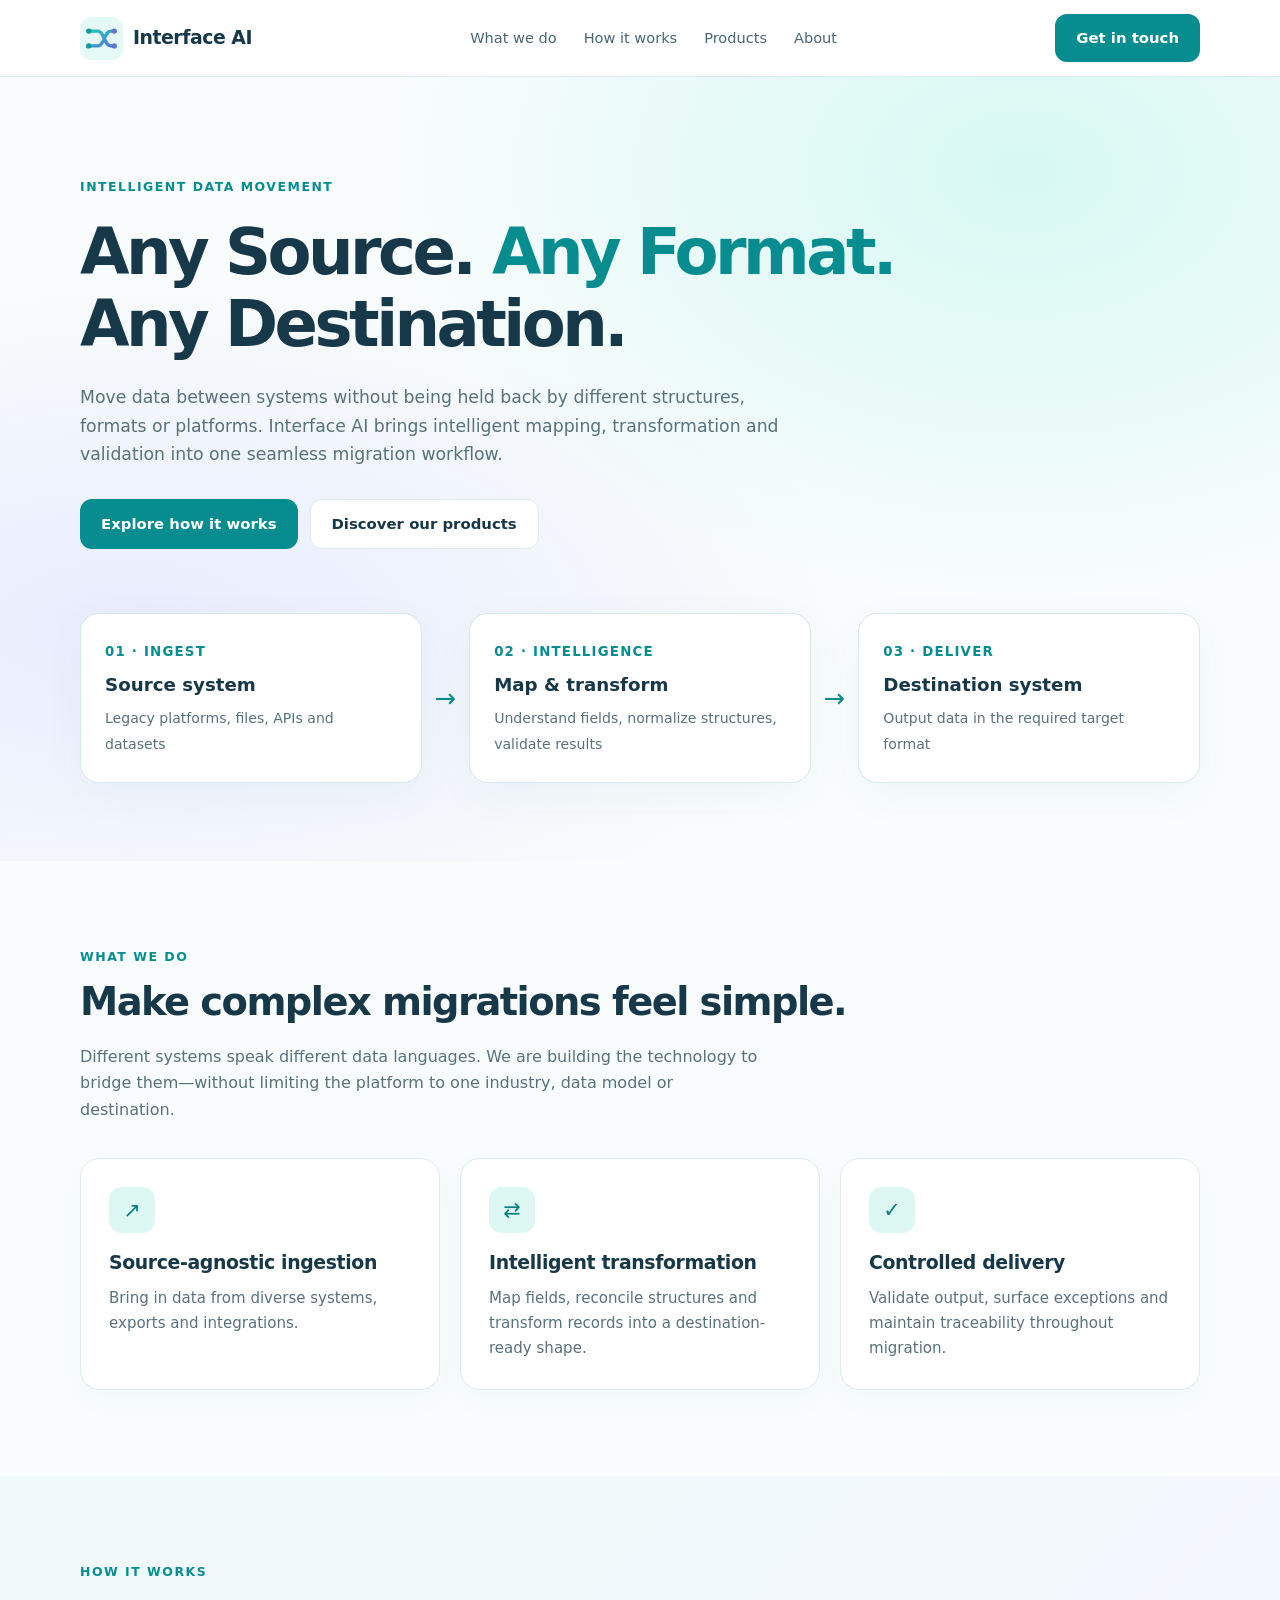
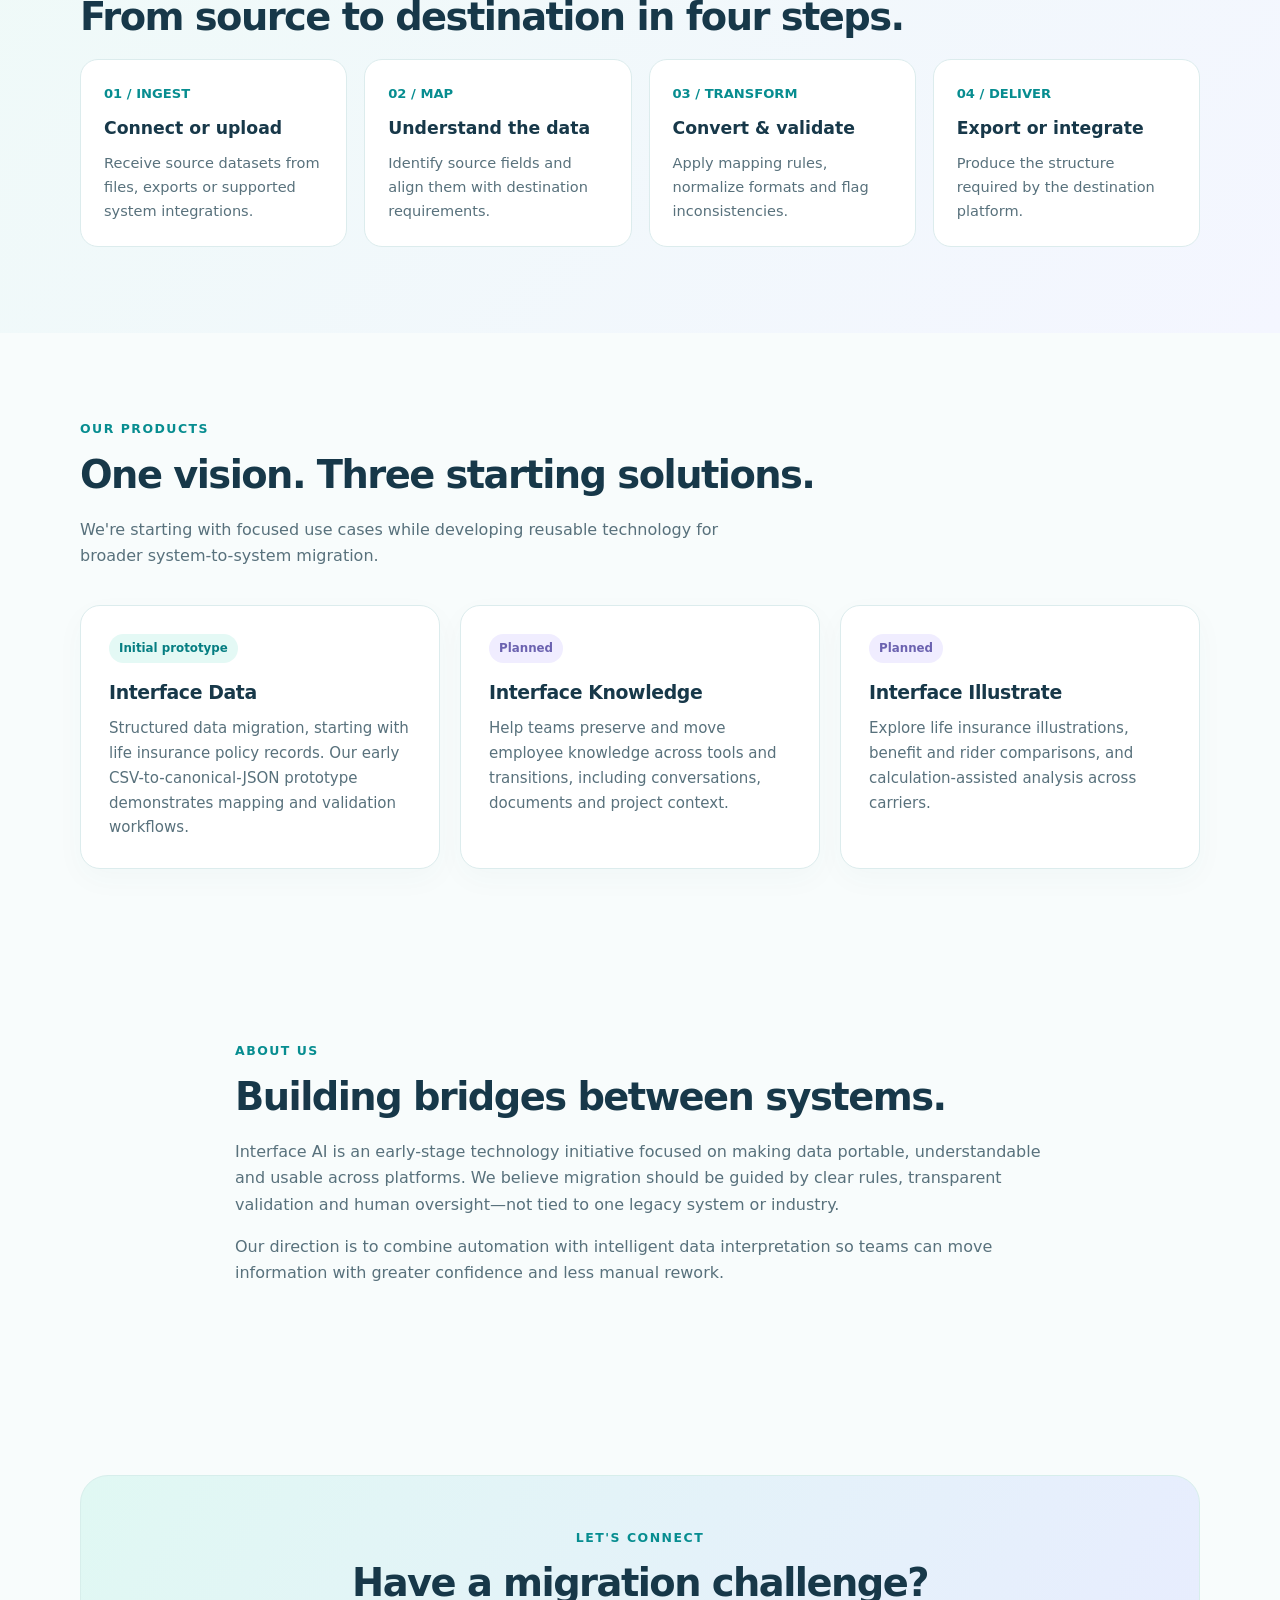
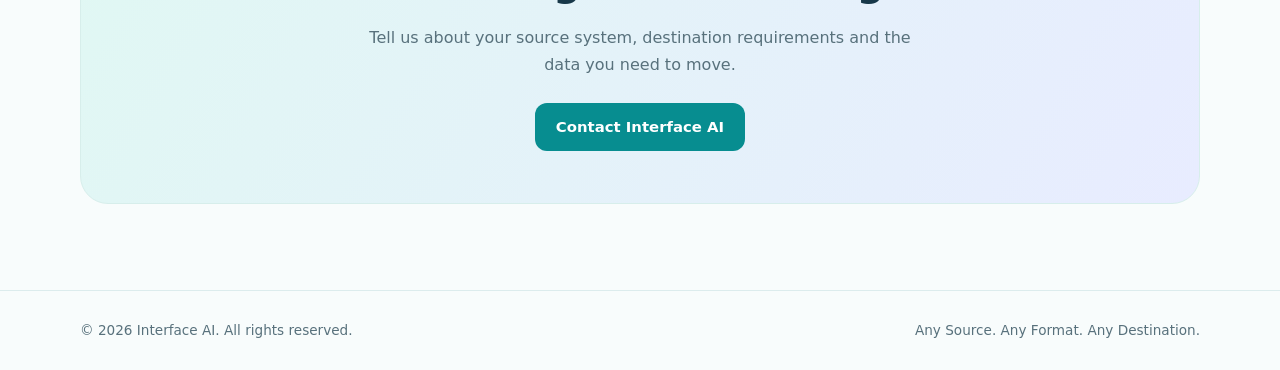
==== index.html @ 861cf529 "Add Interface AI website and project documentation" ====
<!doctype html>
<html lang="en">
<head>
<meta charset="utf-8"><meta name="viewport" content="width=device-width,initial-scale=1">
<meta name="description" content="Interface AI helps teams move data seamlessly between systems with intelligent mapping, transformation and validation.">
<title>Interface AI — Any Source. Any Format. Any Destination.</title>
<style>
:root{--ink:#173849;--muted:#58717c;--teal:#078d90;--aqua:#19bdb3;--bg:#f8fcfc;--line:#dceced}
*{box-sizing:border-box}html{scroll-behavior:smooth}body{margin:0;font-family:Inter,ui-sans-serif,system-ui,-apple-system,Segoe UI,Arial,sans-serif;background:var(--bg);color:var(--ink);line-height:1.65}
a{text-decoration:none;color:inherit}.wrap{width:min(1120px,92%);margin:auto}header{position:sticky;top:0;background:#ffffffed;backdrop-filter:blur(16px);z-index:5;border-bottom:1px solid var(--line)}
.nav{min-height:76px;display:flex;align-items:center;justify-content:space-between;gap:20px}.brand{display:flex;align-items:center;gap:10px;font-size:1.18rem;font-weight:750;letter-spacing:-.025em}
.logo{width:43px;height:43px}.links{display:flex;gap:27px;font-size:.91rem;color:#496675}.links a:hover{color:var(--teal)}
.btn{display:inline-flex;align-items:center;justify-content:center;background:var(--teal);color:white;padding:12px 21px;border-radius:12px;font-size:.93rem;font-weight:600;transition:transform .2s,background .2s}.btn:hover{transform:translateY(-2px);background:#057478}.btn.secondary{background:#fff;color:var(--ink);border:1px solid var(--line)}
.hero{padding:100px 0 78px;background:radial-gradient(ellipse at 80% 12%,#bdf6ec8f,transparent 44%),radial-gradient(ellipse at 10% 70%,#dfe2ff9c,transparent 45%),#f8fcfc}
.eyebrow{font-size:.78rem;letter-spacing:.12em;text-transform:uppercase;font-weight:700;color:var(--teal)}
h1{font-size:clamp(2.3rem,5vw,4.25rem);letter-spacing:-.055em;line-height:1.13;margin:18px 0 23px;font-weight:680;max-width:850px}h1 em{font-style:normal;color:var(--teal)}
.lead{font-size:1.08rem;color:var(--muted);max-width:710px}.actions{display:flex;gap:12px;flex-wrap:wrap;margin-top:30px}
.flow{display:grid;grid-template-columns:1fr auto 1fr auto 1fr;align-items:center;gap:13px;margin-top:64px}.flow-card{background:#fff;border:1px solid #d7e9e9;border-radius:19px;padding:24px;box-shadow:0 12px 45px #125b5b0a}.flow-card small{color:var(--teal);font-weight:700;text-transform:uppercase;letter-spacing:.09em}.flow-card strong{display:block;font-size:1.14rem;margin:5px 0}.flow-card span{font-size:.88rem;color:var(--muted)}.arrow{color:var(--teal);font-size:1.6rem}
section{padding:86px 0}h2{font-size:clamp(1.9rem,3vw,2.7rem);font-weight:670;letter-spacing:-.04em;line-height:1.22;margin:12px 0 18px}.section-lead{max-width:680px;color:var(--muted);margin-bottom:35px}.grid{display:grid;grid-template-columns:repeat(3,minmax(0,1fr));gap:20px}
.card{background:white;border:1px solid var(--line);padding:28px;border-radius:20px;box-shadow:0 10px 30px #0c566008}.card h3{font-size:1.18rem;font-weight:670;margin:14px 0 8px;letter-spacing:-.02em}.card p{color:var(--muted);font-size:.94rem;margin:0}.icon{display:inline-grid;place-items:center;width:46px;height:46px;border-radius:13px;background:#ddf8f3;color:#087e81;font-size:1.3rem}
.tinted{background:linear-gradient(135deg,#effaf8,#f4f6ff)}.steps{display:grid;grid-template-columns:repeat(4,1fr);gap:17px}.step{padding:23px;background:white;border:1px solid var(--line);border-radius:18px}.number{font-weight:800;color:var(--teal);font-size:.82rem}.step h3{margin:9px 0;font-size:1.08rem}.step p{font-size:.91rem;color:var(--muted);margin:0}
.tag{display:inline-block;font-size:.74rem;font-weight:650;color:#067e82;background:#e4f9f5;padding:5px 10px;border-radius:999px}.tag.future{color:#6b62b0;background:#f0edff}
.about{max-width:810px}.about p{color:var(--muted)}.cta{background:linear-gradient(120deg,#e0f8f3,#e8ecff);border:1px solid #d7eeeb;border-radius:28px;padding:52px;text-align:center}.cta p{color:var(--muted);max-width:570px;margin:0 auto 25px}
footer{border-top:1px solid var(--line);padding:28px 0;color:var(--muted);font-size:.85rem}.foot{display:flex;justify-content:space-between;gap:16px;flex-wrap:wrap}
@media(max-width:760px){.links{display:none}.hero{padding:65px 0}.flow{grid-template-columns:1fr;gap:8px}.arrow{text-align:center;transform:rotate(90deg)}.grid,.steps{grid-template-columns:1fr}section{padding:60px 0}.cta{padding:32px 18px}}
</style>
</head>
<body>
<header><div class="wrap nav"><a class="brand" href="#top" aria-label="Interface AI home"><svg class="logo" viewBox="0 0 64 64" role="img" aria-label="Connected migration pathways logo"><defs><linearGradient id="g" x1="0" y1="0" x2="1" y2="1"><stop stop-color="#20cbb6"/><stop offset="1" stop-color="#5274db"/></linearGradient></defs><rect width="64" height="64" rx="17" fill="#e5f9f6"/><path d="M13 21h14c9 0 9 22 19 22h5M13 43h14c9 0 9-22 19-22h5" fill="none" stroke="url(#g)" stroke-width="5" stroke-linecap="round"/><circle cx="13" cy="21" r="4" fill="#0c9b9b"/><circle cx="13" cy="43" r="4" fill="#0c9b9b"/><circle cx="51" cy="21" r="4" fill="#6374d6"/><circle cx="51" cy="43" r="4" fill="#6374d6"/></svg>Interface AI</a><nav class="links"><a href="#what">What we do</a><a href="#how">How it works</a><a href="#products">Products</a><a href="#about">About</a></nav><a class="btn" href="#contact">Get in touch</a></div></header>
<main id="top">
<div class="hero"><div class="wrap"><div class="eyebrow">Intelligent data movement</div><h1>Any Source. <em>Any Format.</em><br>Any Destination.</h1><p class="lead">Move data between systems without being held back by different structures, formats or platforms. Interface AI brings intelligent mapping, transformation and validation into one seamless migration workflow.</p><div class="actions"><a class="btn" href="#how">Explore how it works</a><a class="btn secondary" href="#products">Discover our products</a></div><div class="flow" aria-label="Source to destination migration flow"><div class="flow-card"><small>01 · Ingest</small><strong>Source system</strong><span>Legacy platforms, files, APIs and datasets</span></div><div class="arrow">→</div><div class="flow-card"><small>02 · Intelligence</small><strong>Map & transform</strong><span>Understand fields, normalize structures, validate results</span></div><div class="arrow">→</div><div class="flow-card"><small>03 · Deliver</small><strong>Destination system</strong><span>Output data in the required target format</span></div></div></div></div>
<section id="what"><div class="wrap"><div class="eyebrow">What we do</div><h2>Make complex migrations feel simple.</h2><p class="section-lead">Different systems speak different data languages. We are building the technology to bridge them—without limiting the platform to one industry, data model or destination.</p><div class="grid"><article class="card"><span class="icon">↗</span><h3>Source-agnostic ingestion</h3><p>Bring in data from diverse systems, exports and integrations.</p></article><article class="card"><span class="icon">⇄</span><h3>Intelligent transformation</h3><p>Map fields, reconcile structures and transform records into a destination-ready shape.</p></article><article class="card"><span class="icon">✓</span><h3>Controlled delivery</h3><p>Validate output, surface exceptions and maintain traceability throughout migration.</p></article></div></div></section>
<section id="how" class="tinted"><div class="wrap"><div class="eyebrow">How it works</div><h2>From source to destination in four steps.</h2><div class="steps"><article class="step"><div class="number">01 / INGEST</div><h3>Connect or upload</h3><p>Receive source datasets from files, exports or supported system integrations.</p></article><article class="step"><div class="number">02 / MAP</div><h3>Understand the data</h3><p>Identify source fields and align them with destination requirements.</p></article><article class="step"><div class="number">03 / TRANSFORM</div><h3>Convert & validate</h3><p>Apply mapping rules, normalize formats and flag inconsistencies.</p></article><article class="step"><div class="number">04 / DELIVER</div><h3>Export or integrate</h3><p>Produce the structure required by the destination platform.</p></article></div></div></section>
<section id="products"><div class="wrap"><div class="eyebrow">Our products</div><h2>One vision. Three starting solutions.</h2><p class="section-lead">We're starting with focused use cases while developing reusable technology for broader system-to-system migration.</p><div class="grid"><article class="card"><span class="tag">Initial prototype</span><h3>Interface Data</h3><p>Structured data migration, starting with life insurance policy records. Our early CSV-to-canonical-JSON prototype demonstrates mapping and validation workflows.</p></article><article class="card"><span class="tag future">Planned</span><h3>Interface Knowledge</h3><p>Help teams preserve and move employee knowledge across tools and transitions, including conversations, documents and project context.</p></article><article class="card"><span class="tag future">Planned</span><h3>Interface Illustrate</h3><p>Explore life insurance illustrations, benefit and rider comparisons, and calculation-assisted analysis across carriers.</p></article></div></div></section>
<section id="about"><div class="wrap about"><div class="eyebrow">About us</div><h2>Building bridges between systems.</h2><p>Interface AI is an early-stage technology initiative focused on making data portable, understandable and usable across platforms. We believe migration should be guided by clear rules, transparent validation and human oversight—not tied to one legacy system or industry.</p><p>Our direction is to combine automation with intelligent data interpretation so teams can move information with greater confidence and less manual rework.</p></div></section>
<section id="contact"><div class="wrap"><div class="cta"><div class="eyebrow">Let's connect</div><h2>Have a migration challenge?</h2><p>Tell us about your source system, destination requirements and the data you need to move.</p><a class="btn" href="mailto:hello@interfaceai.io?subject=Interface%20AI%20Inquiry">Contact Interface AI</a></div></div></section>
</main><footer><div class="wrap foot"><span>© <span id="year"></span> Interface AI. All rights reserved.</span><span>Any Source. Any Format. Any Destination.</span></div></footer><script>document.getElementById('year').textContent=new Date().getFullYear()</script>
</body></html>
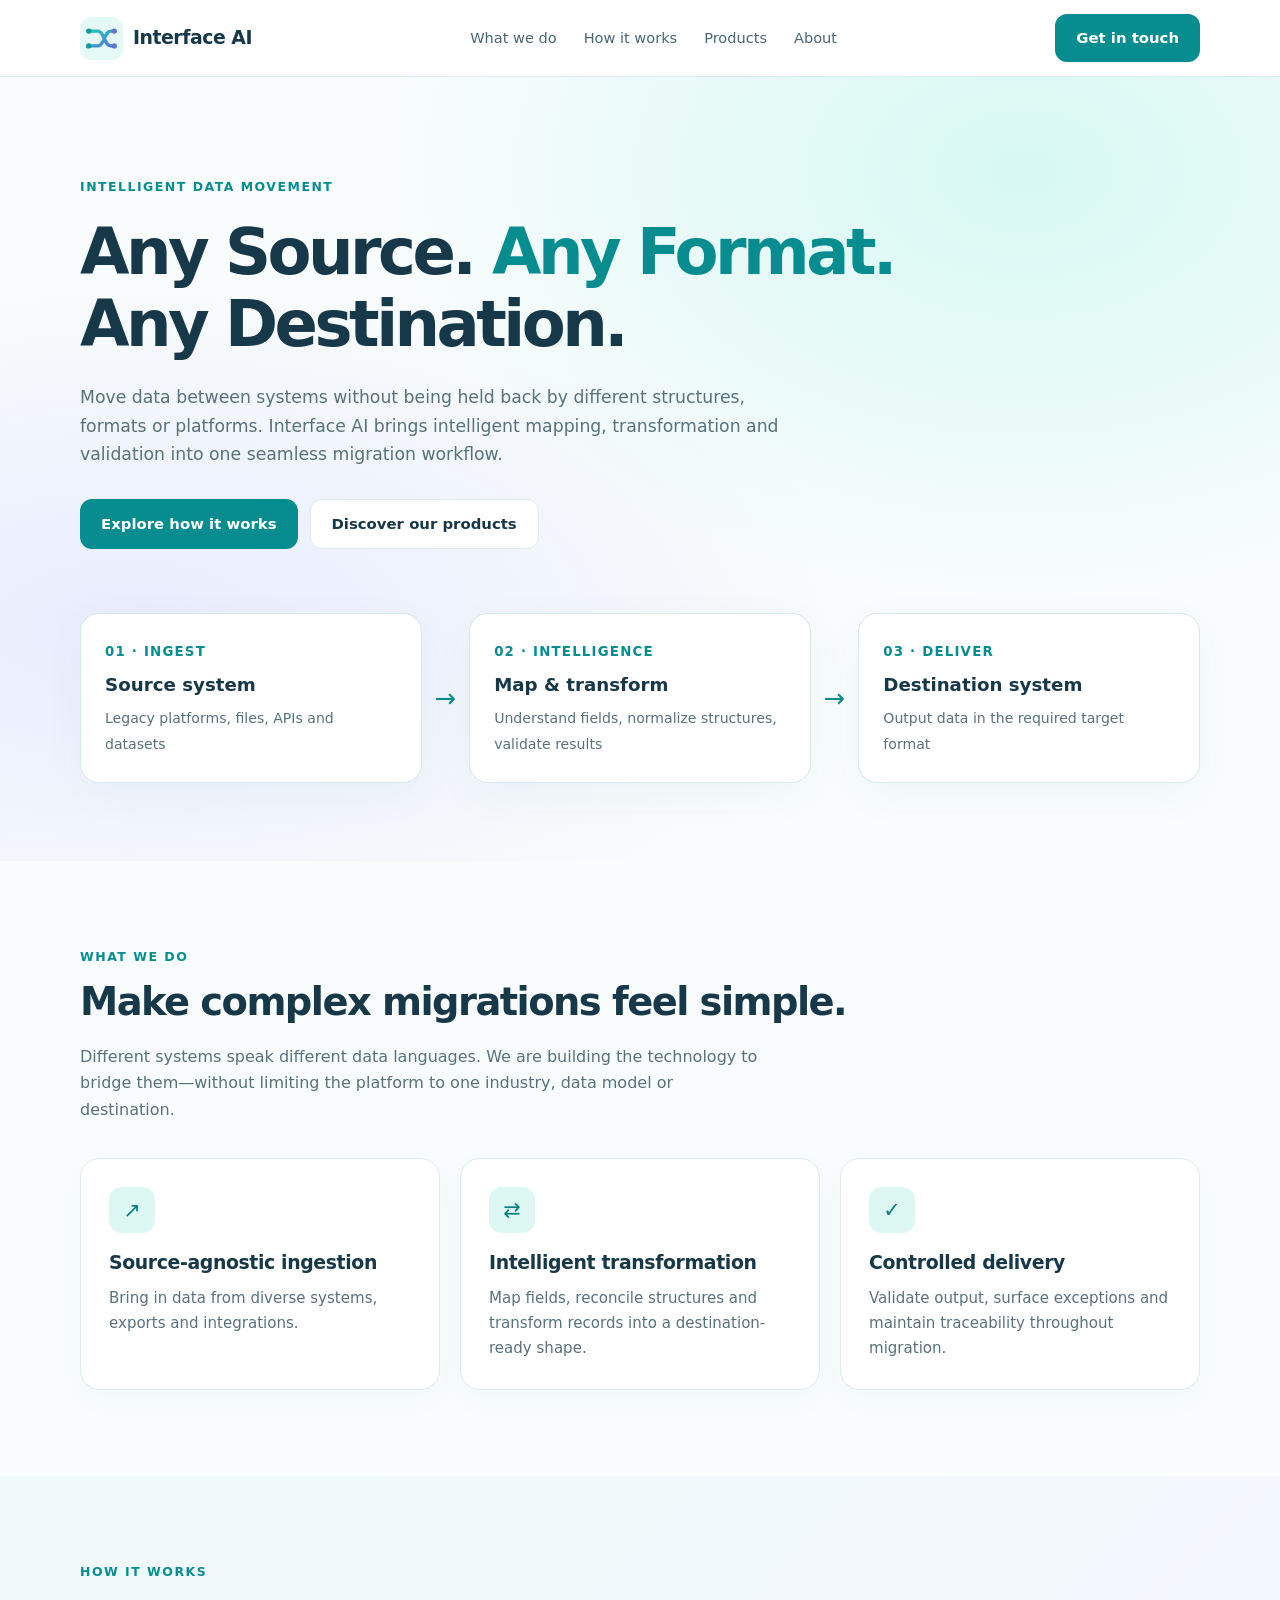
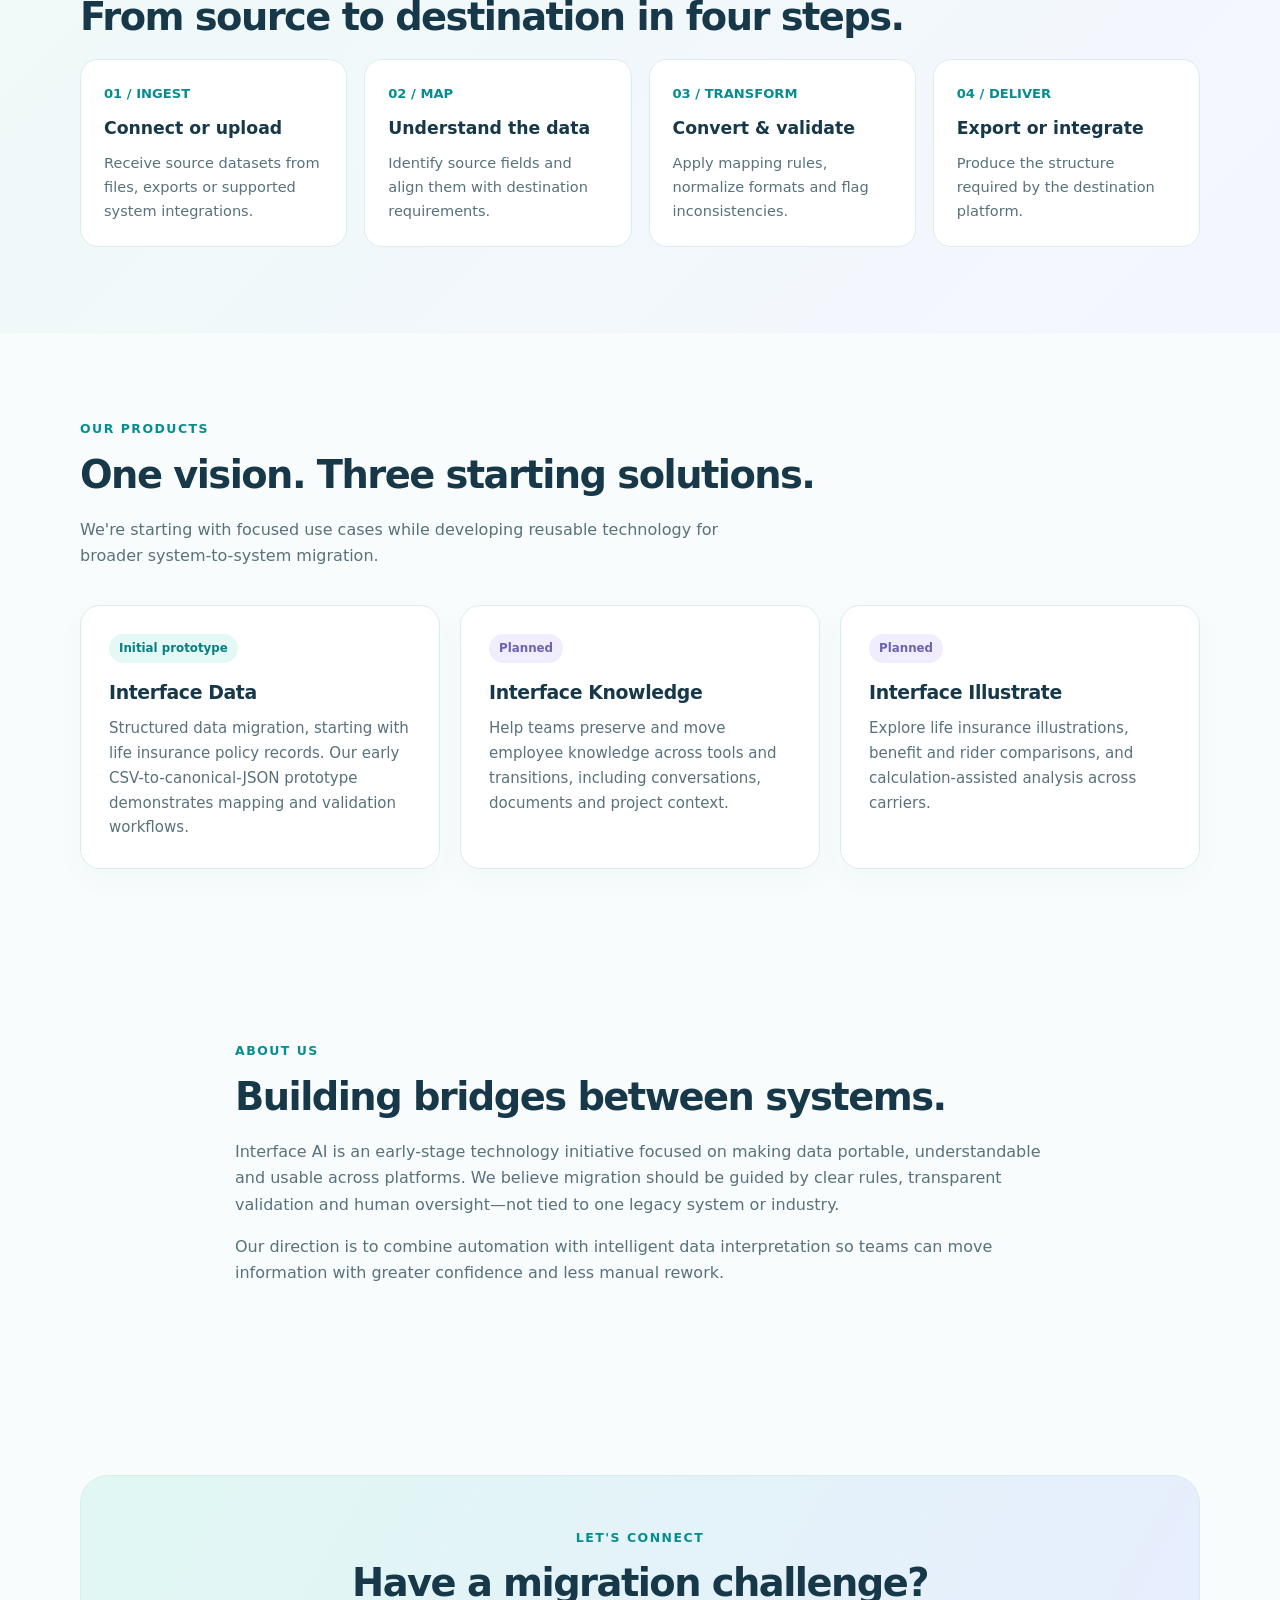
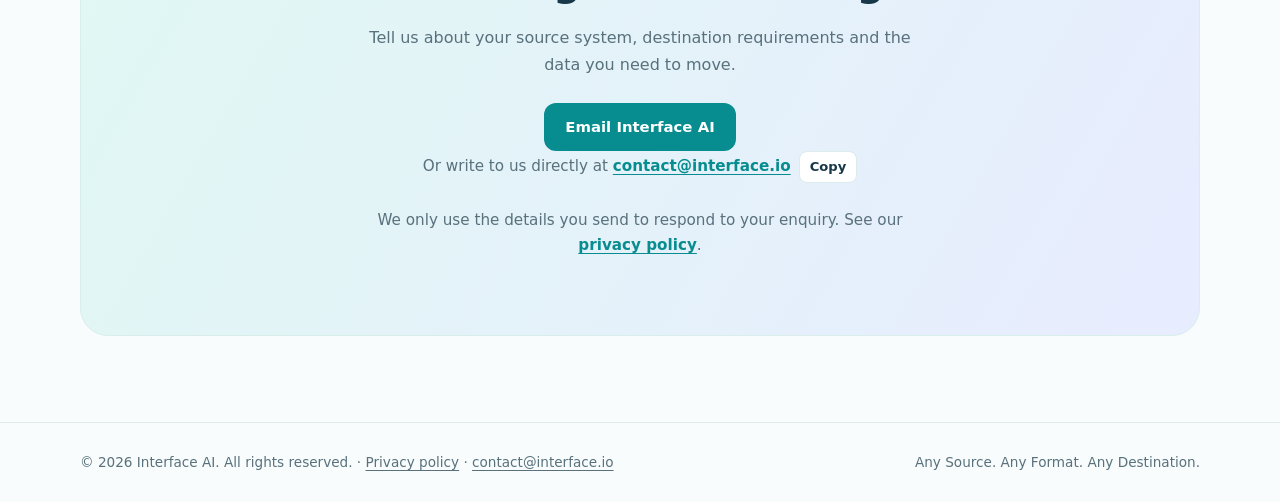
==== commit 574d553d: "Prepare website for production deployment - Contact: switch to contact@interface.io, show the addres" ====
--- a/index.html
+++ b/index.html
@@ -4,35 +4,18 @@
 <meta charset="utf-8"><meta name="viewport" content="width=device-width,initial-scale=1">
 <meta name="description" content="Interface AI helps teams move data seamlessly between systems with intelligent mapping, transformation and validation.">
 <title>Interface AI — Any Source. Any Format. Any Destination.</title>
-<style>
-:root{--ink:#173849;--muted:#58717c;--teal:#078d90;--aqua:#19bdb3;--bg:#f8fcfc;--line:#dceced}
-*{box-sizing:border-box}html{scroll-behavior:smooth}body{margin:0;font-family:Inter,ui-sans-serif,system-ui,-apple-system,Segoe UI,Arial,sans-serif;background:var(--bg);color:var(--ink);line-height:1.65}
-a{text-decoration:none;color:inherit}.wrap{width:min(1120px,92%);margin:auto}header{position:sticky;top:0;background:#ffffffed;backdrop-filter:blur(16px);z-index:5;border-bottom:1px solid var(--line)}
-.nav{min-height:76px;display:flex;align-items:center;justify-content:space-between;gap:20px}.brand{display:flex;align-items:center;gap:10px;font-size:1.18rem;font-weight:750;letter-spacing:-.025em}
-.logo{width:43px;height:43px}.links{display:flex;gap:27px;font-size:.91rem;color:#496675}.links a:hover{color:var(--teal)}
-.btn{display:inline-flex;align-items:center;justify-content:center;background:var(--teal);color:white;padding:12px 21px;border-radius:12px;font-size:.93rem;font-weight:600;transition:transform .2s,background .2s}.btn:hover{transform:translateY(-2px);background:#057478}.btn.secondary{background:#fff;color:var(--ink);border:1px solid var(--line)}
-.hero{padding:100px 0 78px;background:radial-gradient(ellipse at 80% 12%,#bdf6ec8f,transparent 44%),radial-gradient(ellipse at 10% 70%,#dfe2ff9c,transparent 45%),#f8fcfc}
-.eyebrow{font-size:.78rem;letter-spacing:.12em;text-transform:uppercase;font-weight:700;color:var(--teal)}
-h1{font-size:clamp(2.3rem,5vw,4.25rem);letter-spacing:-.055em;line-height:1.13;margin:18px 0 23px;font-weight:680;max-width:850px}h1 em{font-style:normal;color:var(--teal)}
-.lead{font-size:1.08rem;color:var(--muted);max-width:710px}.actions{display:flex;gap:12px;flex-wrap:wrap;margin-top:30px}
-.flow{display:grid;grid-template-columns:1fr auto 1fr auto 1fr;align-items:center;gap:13px;margin-top:64px}.flow-card{background:#fff;border:1px solid #d7e9e9;border-radius:19px;padding:24px;box-shadow:0 12px 45px #125b5b0a}.flow-card small{color:var(--teal);font-weight:700;text-transform:uppercase;letter-spacing:.09em}.flow-card strong{display:block;font-size:1.14rem;margin:5px 0}.flow-card span{font-size:.88rem;color:var(--muted)}.arrow{color:var(--teal);font-size:1.6rem}
-section{padding:86px 0}h2{font-size:clamp(1.9rem,3vw,2.7rem);font-weight:670;letter-spacing:-.04em;line-height:1.22;margin:12px 0 18px}.section-lead{max-width:680px;color:var(--muted);margin-bottom:35px}.grid{display:grid;grid-template-columns:repeat(3,minmax(0,1fr));gap:20px}
-.card{background:white;border:1px solid var(--line);padding:28px;border-radius:20px;box-shadow:0 10px 30px #0c566008}.card h3{font-size:1.18rem;font-weight:670;margin:14px 0 8px;letter-spacing:-.02em}.card p{color:var(--muted);font-size:.94rem;margin:0}.icon{display:inline-grid;place-items:center;width:46px;height:46px;border-radius:13px;background:#ddf8f3;color:#087e81;font-size:1.3rem}
-.tinted{background:linear-gradient(135deg,#effaf8,#f4f6ff)}.steps{display:grid;grid-template-columns:repeat(4,1fr);gap:17px}.step{padding:23px;background:white;border:1px solid var(--line);border-radius:18px}.number{font-weight:800;color:var(--teal);font-size:.82rem}.step h3{margin:9px 0;font-size:1.08rem}.step p{font-size:.91rem;color:var(--muted);margin:0}
-.tag{display:inline-block;font-size:.74rem;font-weight:650;color:#067e82;background:#e4f9f5;padding:5px 10px;border-radius:999px}.tag.future{color:#6b62b0;background:#f0edff}
-.about{max-width:810px}.about p{color:var(--muted)}.cta{background:linear-gradient(120deg,#e0f8f3,#e8ecff);border:1px solid #d7eeeb;border-radius:28px;padding:52px;text-align:center}.cta p{color:var(--muted);max-width:570px;margin:0 auto 25px}
-footer{border-top:1px solid var(--line);padding:28px 0;color:var(--muted);font-size:.85rem}.foot{display:flex;justify-content:space-between;gap:16px;flex-wrap:wrap}
-@media(max-width:760px){.links{display:none}.hero{padding:65px 0}.flow{grid-template-columns:1fr;gap:8px}.arrow{text-align:center;transform:rotate(90deg)}.grid,.steps{grid-template-columns:1fr}section{padding:60px 0}.cta{padding:32px 18px}}
-</style>
+<link rel="icon" href="favicon.svg" type="image/svg+xml">
+<link rel="stylesheet" href="assets/styles.css">
 </head>
 <body>
-<header><div class="wrap nav"><a class="brand" href="#top" aria-label="Interface AI home"><svg class="logo" viewBox="0 0 64 64" role="img" aria-label="Connected migration pathways logo"><defs><linearGradient id="g" x1="0" y1="0" x2="1" y2="1"><stop stop-color="#20cbb6"/><stop offset="1" stop-color="#5274db"/></linearGradient></defs><rect width="64" height="64" rx="17" fill="#e5f9f6"/><path d="M13 21h14c9 0 9 22 19 22h5M13 43h14c9 0 9-22 19-22h5" fill="none" stroke="url(#g)" stroke-width="5" stroke-linecap="round"/><circle cx="13" cy="21" r="4" fill="#0c9b9b"/><circle cx="13" cy="43" r="4" fill="#0c9b9b"/><circle cx="51" cy="21" r="4" fill="#6374d6"/><circle cx="51" cy="43" r="4" fill="#6374d6"/></svg>Interface AI</a><nav class="links"><a href="#what">What we do</a><a href="#how">How it works</a><a href="#products">Products</a><a href="#about">About</a></nav><a class="btn" href="#contact">Get in touch</a></div></header>
-<main id="top">
-<div class="hero"><div class="wrap"><div class="eyebrow">Intelligent data movement</div><h1>Any Source. <em>Any Format.</em><br>Any Destination.</h1><p class="lead">Move data between systems without being held back by different structures, formats or platforms. Interface AI brings intelligent mapping, transformation and validation into one seamless migration workflow.</p><div class="actions"><a class="btn" href="#how">Explore how it works</a><a class="btn secondary" href="#products">Discover our products</a></div><div class="flow" aria-label="Source to destination migration flow"><div class="flow-card"><small>01 · Ingest</small><strong>Source system</strong><span>Legacy platforms, files, APIs and datasets</span></div><div class="arrow">→</div><div class="flow-card"><small>02 · Intelligence</small><strong>Map & transform</strong><span>Understand fields, normalize structures, validate results</span></div><div class="arrow">→</div><div class="flow-card"><small>03 · Deliver</small><strong>Destination system</strong><span>Output data in the required target format</span></div></div></div></div>
-<section id="what"><div class="wrap"><div class="eyebrow">What we do</div><h2>Make complex migrations feel simple.</h2><p class="section-lead">Different systems speak different data languages. We are building the technology to bridge them—without limiting the platform to one industry, data model or destination.</p><div class="grid"><article class="card"><span class="icon">↗</span><h3>Source-agnostic ingestion</h3><p>Bring in data from diverse systems, exports and integrations.</p></article><article class="card"><span class="icon">⇄</span><h3>Intelligent transformation</h3><p>Map fields, reconcile structures and transform records into a destination-ready shape.</p></article><article class="card"><span class="icon">✓</span><h3>Controlled delivery</h3><p>Validate output, surface exceptions and maintain traceability throughout migration.</p></article></div></div></section>
+<a class="skip-link" href="#main">Skip to content</a>
+<header><div class="wrap nav"><a class="brand" href="#main" aria-label="Interface AI home"><svg class="logo" viewBox="0 0 64 64" aria-hidden="true" focusable="false"><defs><linearGradient id="g" x1="0" y1="0" x2="1" y2="1"><stop stop-color="#20cbb6"/><stop offset="1" stop-color="#5274db"/></linearGradient></defs><rect width="64" height="64" rx="17" fill="#e5f9f6"/><path d="M13 21h14c9 0 9 22 19 22h5M13 43h14c9 0 9-22 19-22h5" fill="none" stroke="url(#g)" stroke-width="5" stroke-linecap="round"/><circle cx="13" cy="21" r="4" fill="#0c9b9b"/><circle cx="13" cy="43" r="4" fill="#0c9b9b"/><circle cx="51" cy="21" r="4" fill="#6374d6"/><circle cx="51" cy="43" r="4" fill="#6374d6"/></svg>Interface AI</a><nav class="links" aria-label="Main"><a href="#what">What we do</a><a href="#how">How it works</a><a href="#products">Products</a><a href="#about">About</a></nav><a class="btn" href="#contact">Get in touch</a></div></header>
+<main id="main" tabindex="-1">
+<div class="hero"><div class="wrap"><div class="eyebrow">Intelligent data movement</div><h1>Any Source. <em>Any Format.</em><br>Any Destination.</h1><p class="lead">Move data between systems without being held back by different structures, formats or platforms. Interface AI brings intelligent mapping, transformation and validation into one seamless migration workflow.</p><div class="actions"><a class="btn" href="#how">Explore how it works</a><a class="btn secondary" href="#products">Discover our products</a></div><div class="flow" role="group" aria-label="Source to destination migration flow"><div class="flow-card"><small>01 · Ingest</small><strong>Source system</strong><span>Legacy platforms, files, APIs and datasets</span></div><div class="arrow" aria-hidden="true">→</div><div class="flow-card"><small>02 · Intelligence</small><strong>Map & transform</strong><span>Understand fields, normalize structures, validate results</span></div><div class="arrow" aria-hidden="true">→</div><div class="flow-card"><small>03 · Deliver</small><strong>Destination system</strong><span>Output data in the required target format</span></div></div></div></div>
+<section id="what"><div class="wrap"><div class="eyebrow">What we do</div><h2>Make complex migrations feel simple.</h2><p class="section-lead">Different systems speak different data languages. We are building the technology to bridge them—without limiting the platform to one industry, data model or destination.</p><div class="grid"><article class="card"><span class="icon" aria-hidden="true">↗</span><h3>Source-agnostic ingestion</h3><p>Bring in data from diverse systems, exports and integrations.</p></article><article class="card"><span class="icon" aria-hidden="true">⇄</span><h3>Intelligent transformation</h3><p>Map fields, reconcile structures and transform records into a destination-ready shape.</p></article><article class="card"><span class="icon" aria-hidden="true">✓</span><h3>Controlled delivery</h3><p>Validate output, surface exceptions and maintain traceability throughout migration.</p></article></div></div></section>
 <section id="how" class="tinted"><div class="wrap"><div class="eyebrow">How it works</div><h2>From source to destination in four steps.</h2><div class="steps"><article class="step"><div class="number">01 / INGEST</div><h3>Connect or upload</h3><p>Receive source datasets from files, exports or supported system integrations.</p></article><article class="step"><div class="number">02 / MAP</div><h3>Understand the data</h3><p>Identify source fields and align them with destination requirements.</p></article><article class="step"><div class="number">03 / TRANSFORM</div><h3>Convert & validate</h3><p>Apply mapping rules, normalize formats and flag inconsistencies.</p></article><article class="step"><div class="number">04 / DELIVER</div><h3>Export or integrate</h3><p>Produce the structure required by the destination platform.</p></article></div></div></section>
 <section id="products"><div class="wrap"><div class="eyebrow">Our products</div><h2>One vision. Three starting solutions.</h2><p class="section-lead">We're starting with focused use cases while developing reusable technology for broader system-to-system migration.</p><div class="grid"><article class="card"><span class="tag">Initial prototype</span><h3>Interface Data</h3><p>Structured data migration, starting with life insurance policy records. Our early CSV-to-canonical-JSON prototype demonstrates mapping and validation workflows.</p></article><article class="card"><span class="tag future">Planned</span><h3>Interface Knowledge</h3><p>Help teams preserve and move employee knowledge across tools and transitions, including conversations, documents and project context.</p></article><article class="card"><span class="tag future">Planned</span><h3>Interface Illustrate</h3><p>Explore life insurance illustrations, benefit and rider comparisons, and calculation-assisted analysis across carriers.</p></article></div></div></section>
 <section id="about"><div class="wrap about"><div class="eyebrow">About us</div><h2>Building bridges between systems.</h2><p>Interface AI is an early-stage technology initiative focused on making data portable, understandable and usable across platforms. We believe migration should be guided by clear rules, transparent validation and human oversight—not tied to one legacy system or industry.</p><p>Our direction is to combine automation with intelligent data interpretation so teams can move information with greater confidence and less manual rework.</p></div></section>
-<section id="contact"><div class="wrap"><div class="cta"><div class="eyebrow">Let's connect</div><h2>Have a migration challenge?</h2><p>Tell us about your source system, destination requirements and the data you need to move.</p><a class="btn" href="mailto:hello@interfaceai.io?subject=Interface%20AI%20Inquiry">Contact Interface AI</a></div></div></section>
-</main><footer><div class="wrap foot"><span>© <span id="year"></span> Interface AI. All rights reserved.</span><span>Any Source. Any Format. Any Destination.</span></div></footer><script>document.getElementById('year').textContent=new Date().getFullYear()</script>
+<section id="contact"><div class="wrap"><div class="cta"><div class="eyebrow">Let's connect</div><h2>Have a migration challenge?</h2><p>Tell us about your source system, destination requirements and the data you need to move.</p><a class="btn" href="mailto:contact@interface.io?subject=Interface%20AI%20Inquiry">Email Interface AI</a><p class="contact-email">Or write to us directly at <a href="mailto:contact@interface.io">contact@interface.io</a><button type="button" class="copy-btn" data-copy="contact@interface.io" hidden>Copy</button></p><p class="contact-email">We only use the details you send to respond to your enquiry. See our <a href="privacy.html">privacy policy</a>.</p></div></div></section>
+</main><footer><div class="wrap foot"><span>© <span data-year>2026</span> Interface AI. All rights reserved. · <a href="privacy.html">Privacy policy</a> · <a href="mailto:contact@interface.io">contact@interface.io</a></span><span>Any Source. Any Format. Any Destination.</span></div></footer><script src="assets/main.js" defer></script>
 </body></html>
--- a/assets/styles.css
+++ b/assets/styles.css
@@ -0,0 +1,25 @@
+:root{--ink:#173849;--muted:#58717c;--teal:#078d90;--aqua:#19bdb3;--bg:#f8fcfc;--line:#dceced}
+*{box-sizing:border-box}html{scroll-behavior:smooth}body{margin:0;font-family:Inter,ui-sans-serif,system-ui,-apple-system,Segoe UI,Arial,sans-serif;background:var(--bg);color:var(--ink);line-height:1.65}
+a{text-decoration:none;color:inherit}.wrap{width:min(1120px,92%);margin:auto}header{position:sticky;top:0;background:#ffffffed;backdrop-filter:blur(16px);z-index:5;border-bottom:1px solid var(--line)}
+.nav{min-height:76px;display:flex;align-items:center;justify-content:space-between;gap:20px}.brand{display:flex;align-items:center;gap:10px;font-size:1.18rem;font-weight:750;letter-spacing:-.025em}
+.logo{width:43px;height:43px}.links{display:flex;gap:27px;font-size:.91rem;color:#496675}.links a:hover{color:var(--teal)}
+.btn{display:inline-flex;align-items:center;justify-content:center;background:var(--teal);color:white;padding:12px 21px;border-radius:12px;font-size:.93rem;font-weight:600;transition:transform .2s,background .2s}.btn:hover{transform:translateY(-2px);background:#057478}.btn.secondary{background:#fff;color:var(--ink);border:1px solid var(--line)}
+.hero{padding:100px 0 78px;background:radial-gradient(ellipse at 80% 12%,#bdf6ec8f,transparent 44%),radial-gradient(ellipse at 10% 70%,#dfe2ff9c,transparent 45%),#f8fcfc}
+.eyebrow{font-size:.78rem;letter-spacing:.12em;text-transform:uppercase;font-weight:700;color:var(--teal)}
+h1{font-size:clamp(2.3rem,5vw,4.25rem);letter-spacing:-.055em;line-height:1.13;margin:18px 0 23px;font-weight:680;max-width:850px}h1 em{font-style:normal;color:var(--teal)}
+.lead{font-size:1.08rem;color:var(--muted);max-width:710px}.actions{display:flex;gap:12px;flex-wrap:wrap;margin-top:30px}
+.flow{display:grid;grid-template-columns:1fr auto 1fr auto 1fr;align-items:center;gap:13px;margin-top:64px}.flow-card{background:#fff;border:1px solid #d7e9e9;border-radius:19px;padding:24px;box-shadow:0 12px 45px #125b5b0a}.flow-card small{color:var(--teal);font-weight:700;text-transform:uppercase;letter-spacing:.09em}.flow-card strong{display:block;font-size:1.14rem;margin:5px 0}.flow-card span{font-size:.88rem;color:var(--muted)}.arrow{color:var(--teal);font-size:1.6rem}
+section{padding:86px 0}h2{font-size:clamp(1.9rem,3vw,2.7rem);font-weight:670;letter-spacing:-.04em;line-height:1.22;margin:12px 0 18px}.section-lead{max-width:680px;color:var(--muted);margin-bottom:35px}.grid{display:grid;grid-template-columns:repeat(3,minmax(0,1fr));gap:20px}
+.card{background:white;border:1px solid var(--line);padding:28px;border-radius:20px;box-shadow:0 10px 30px #0c566008}.card h3{font-size:1.18rem;font-weight:670;margin:14px 0 8px;letter-spacing:-.02em}.card p{color:var(--muted);font-size:.94rem;margin:0}.icon{display:inline-grid;place-items:center;width:46px;height:46px;border-radius:13px;background:#ddf8f3;color:#087e81;font-size:1.3rem}
+.tinted{background:linear-gradient(135deg,#effaf8,#f4f6ff)}.steps{display:grid;grid-template-columns:repeat(4,1fr);gap:17px}.step{padding:23px;background:white;border:1px solid var(--line);border-radius:18px}.number{font-weight:800;color:var(--teal);font-size:.82rem}.step h3{margin:9px 0;font-size:1.08rem}.step p{font-size:.91rem;color:var(--muted);margin:0}
+.tag{display:inline-block;font-size:.74rem;font-weight:650;color:#067e82;background:#e4f9f5;padding:5px 10px;border-radius:999px}.tag.future{color:#6b62b0;background:#f0edff}
+.about{max-width:810px}.about p{color:var(--muted)}.cta{background:linear-gradient(120deg,#e0f8f3,#e8ecff);border:1px solid #d7eeeb;border-radius:28px;padding:52px;text-align:center}.cta p{color:var(--muted);max-width:570px;margin:0 auto 25px}
+footer{border-top:1px solid var(--line);padding:28px 0;color:var(--muted);font-size:.85rem}.foot{display:flex;justify-content:space-between;gap:16px;flex-wrap:wrap}
+@media(max-width:760px){.nav{flex-wrap:wrap;padding:12px 0;gap:10px 20px}.links{order:3;width:100%;gap:20px;overflow-x:auto;padding-bottom:4px;white-space:nowrap}.hero{padding:65px 0}.flow{grid-template-columns:1fr;gap:8px}.arrow{text-align:center;transform:rotate(90deg)}.grid,.steps{grid-template-columns:1fr}section{padding:60px 0}.cta{padding:32px 18px}}
+.skip-link{position:absolute;left:16px;top:-60px;z-index:10;background:var(--ink);color:#fff;padding:10px 16px;border-radius:10px;font-weight:600}.skip-link:focus{top:12px}
+a:focus-visible,button:focus-visible{outline:3px solid var(--aqua);outline-offset:3px;border-radius:6px}
+.contact-email{margin:18px auto 0;color:var(--muted);font-size:.95rem}.contact-email a{color:var(--teal);font-weight:600;text-decoration:underline;text-underline-offset:3px}
+.copy-btn{margin-left:8px;font:inherit;font-size:.82rem;font-weight:600;color:var(--ink);background:#fff;border:1px solid var(--line);border-radius:8px;padding:4px 10px;cursor:pointer}.copy-btn:hover{border-color:var(--teal)}
+.foot a{text-decoration:underline;text-underline-offset:3px}.foot a:hover{color:var(--teal)}
+.legal{max-width:780px;padding:64px 0 86px}.legal h1{font-size:clamp(2rem,4vw,3rem);margin:12px 0 8px}.legal h2{font-size:1.35rem;letter-spacing:-.02em;margin:34px 0 8px}.legal p,.legal li{color:var(--muted)}.legal a{color:var(--teal);text-decoration:underline;text-underline-offset:3px}.legal .updated{font-size:.88rem}
+@media(prefers-reduced-motion:reduce){html{scroll-behavior:auto}*,*::before,*::after{transition:none!important;animation:none!important}.btn:hover{transform:none}}
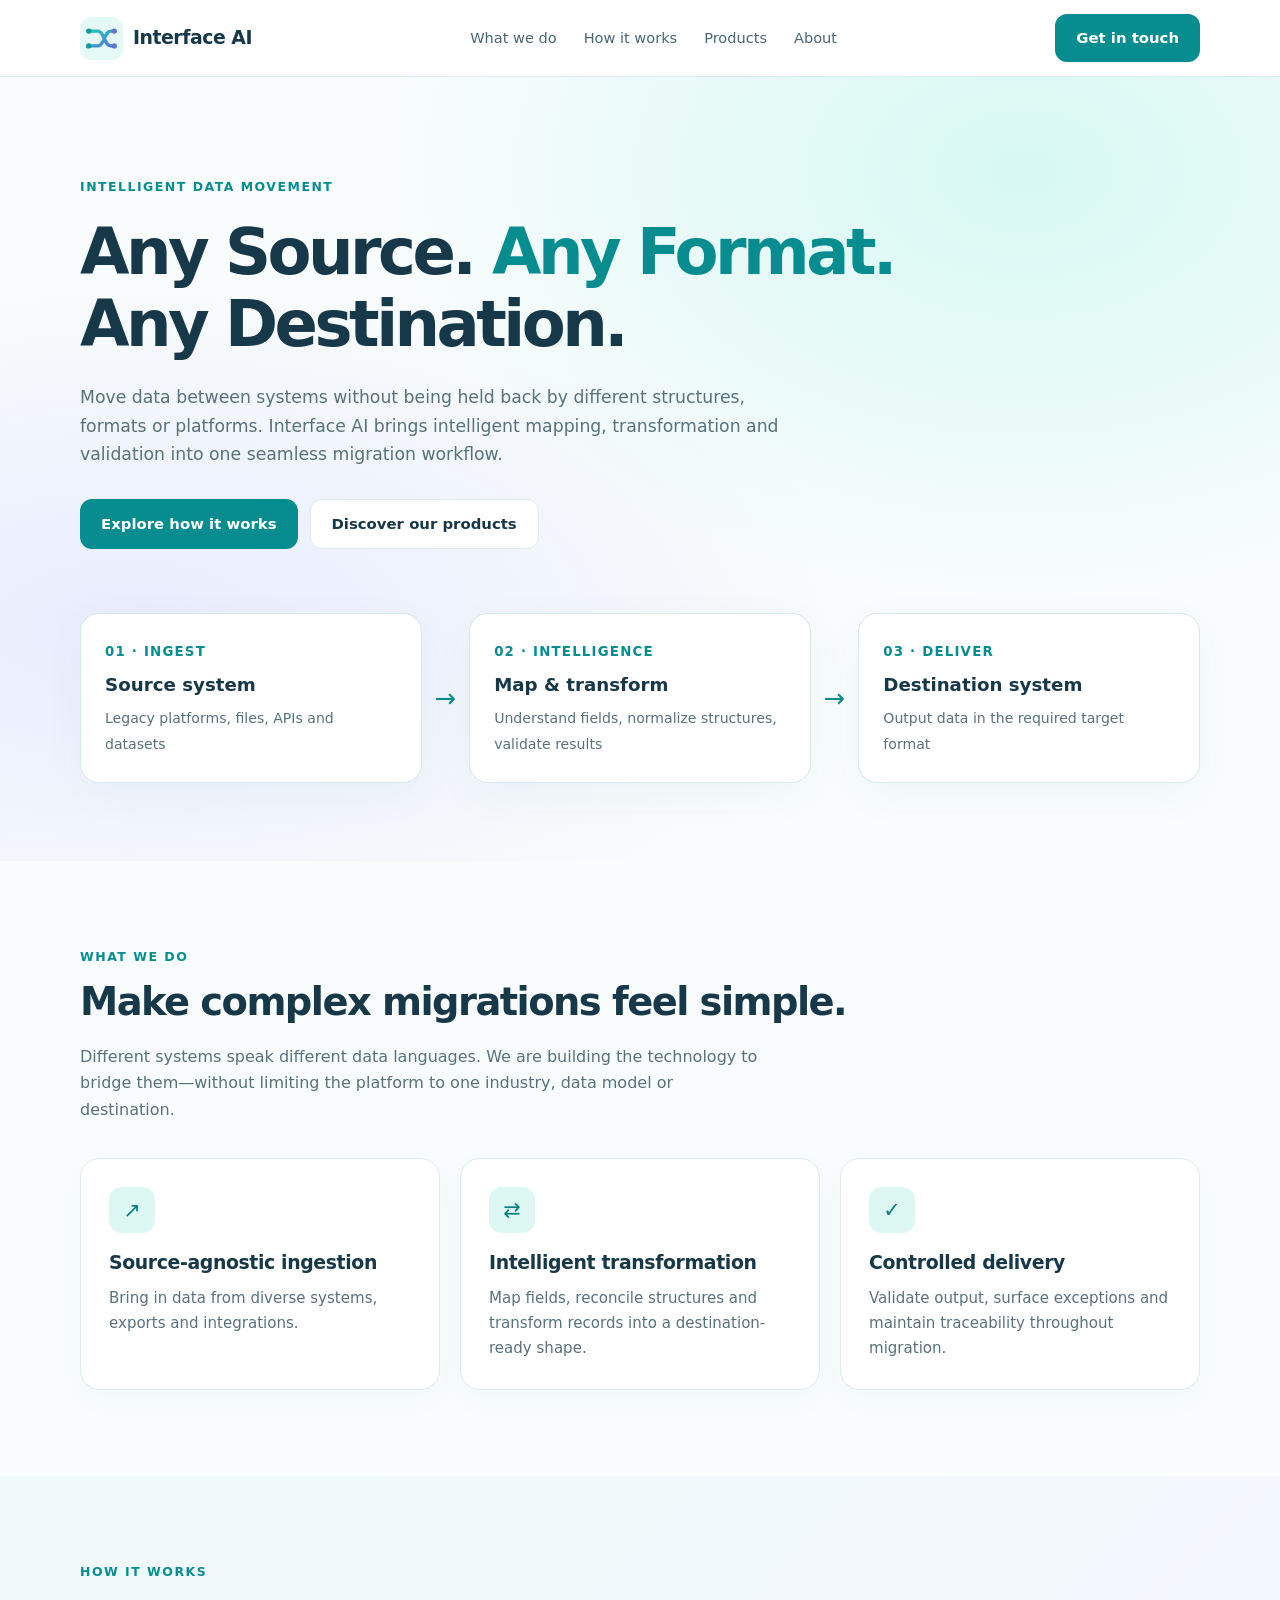
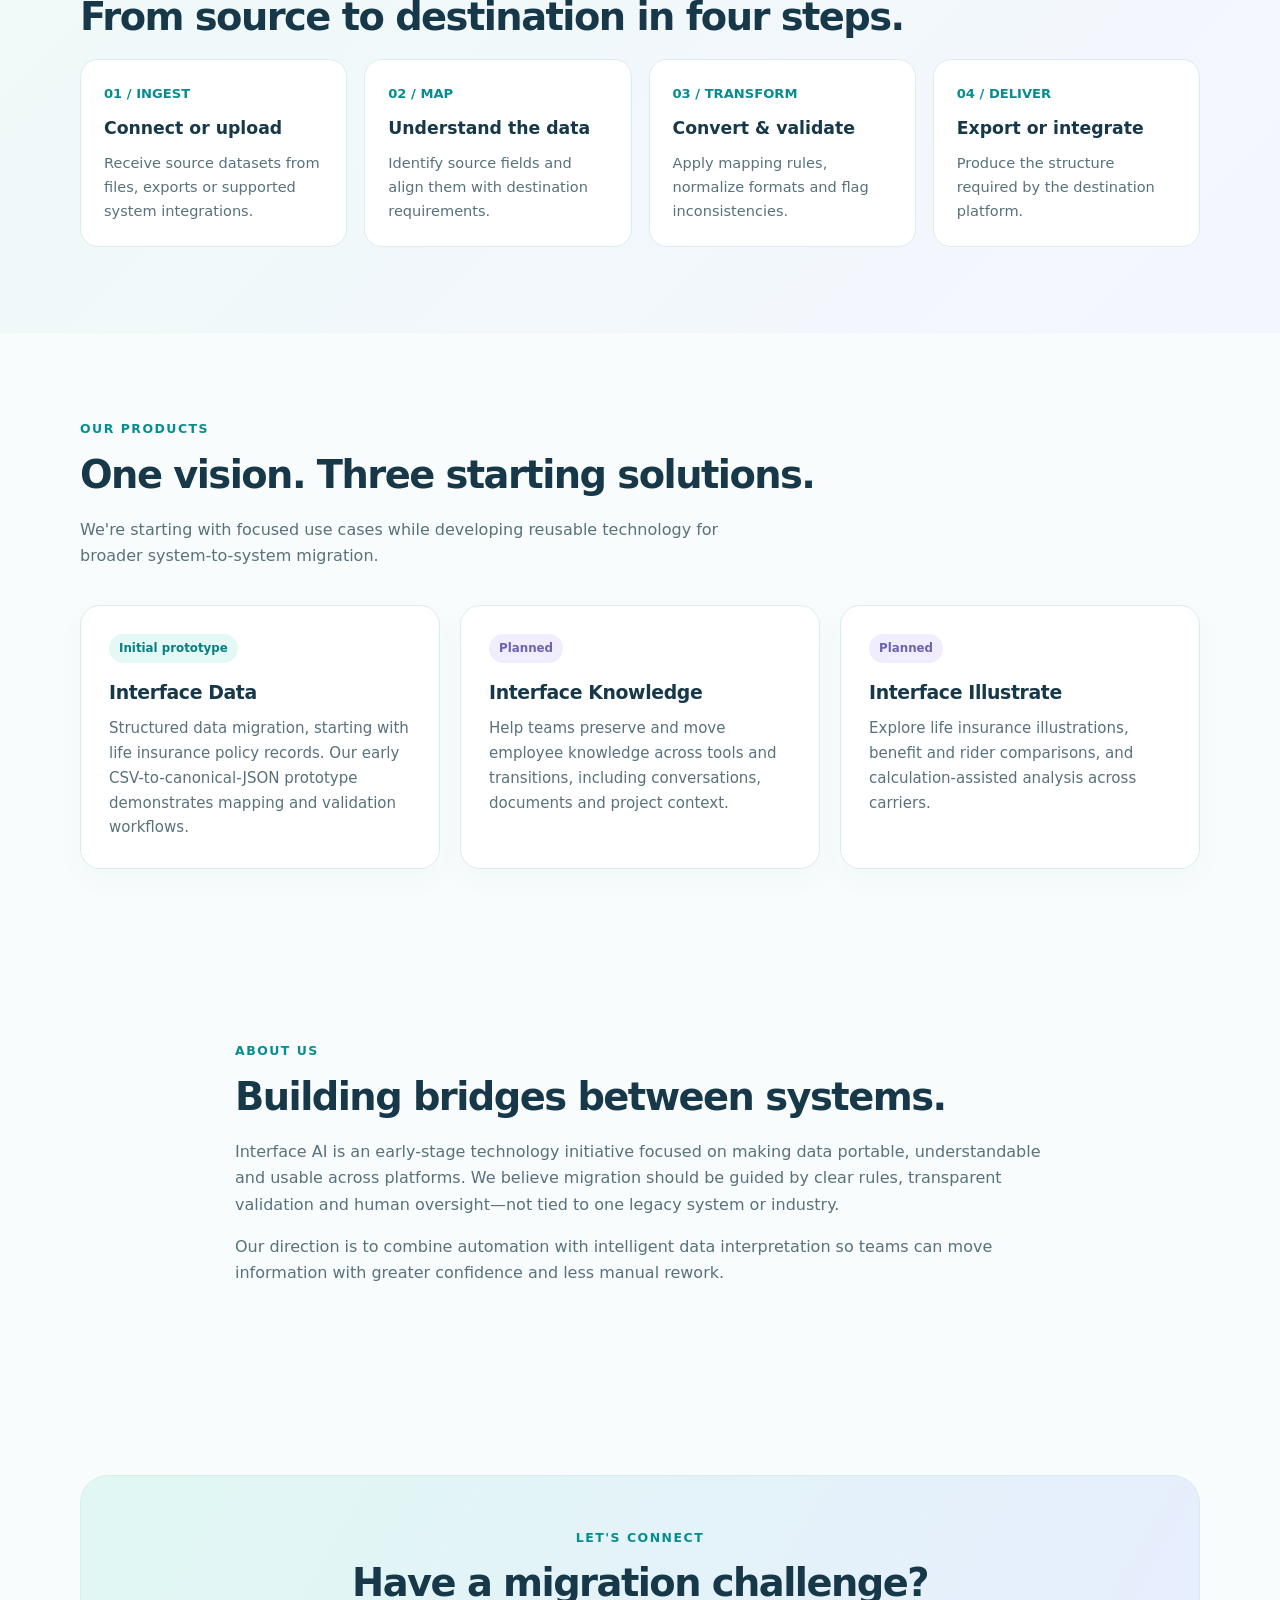
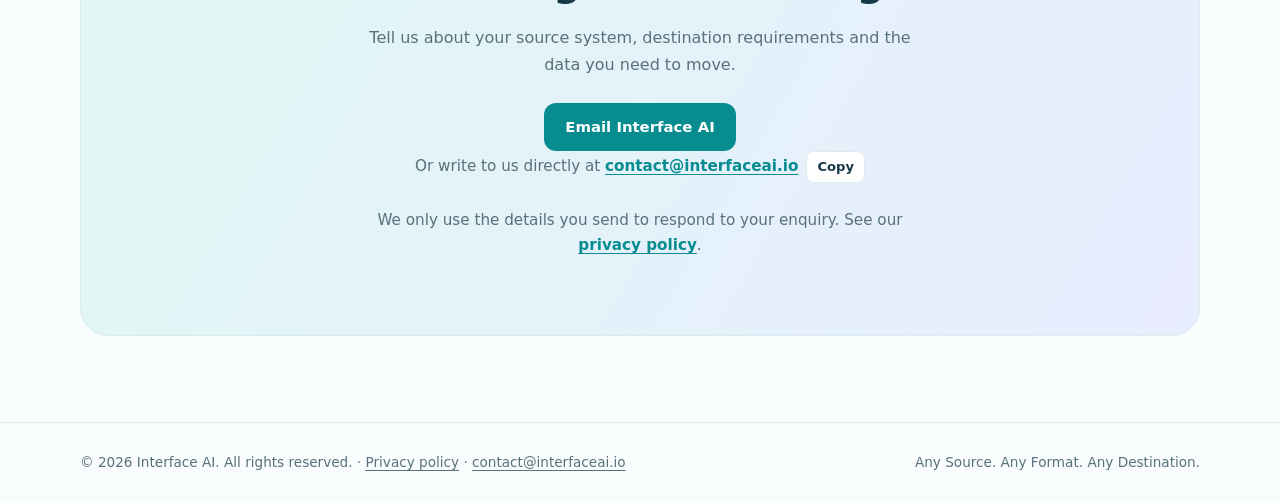
==== commit fe7f8d17: "Use contact@interfaceai.io as the contact email Co-Authored-By: Claude Opus 5.5 <noreply@anthropic.c" ====
--- a/index.html
+++ b/index.html
@@ -16,6 +16,6 @@
 <section id="how" class="tinted"><div class="wrap"><div class="eyebrow">How it works</div><h2>From source to destination in four steps.</h2><div class="steps"><article class="step"><div class="number">01 / INGEST</div><h3>Connect or upload</h3><p>Receive source datasets from files, exports or supported system integrations.</p></article><article class="step"><div class="number">02 / MAP</div><h3>Understand the data</h3><p>Identify source fields and align them with destination requirements.</p></article><article class="step"><div class="number">03 / TRANSFORM</div><h3>Convert & validate</h3><p>Apply mapping rules, normalize formats and flag inconsistencies.</p></article><article class="step"><div class="number">04 / DELIVER</div><h3>Export or integrate</h3><p>Produce the structure required by the destination platform.</p></article></div></div></section>
 <section id="products"><div class="wrap"><div class="eyebrow">Our products</div><h2>One vision. Three starting solutions.</h2><p class="section-lead">We're starting with focused use cases while developing reusable technology for broader system-to-system migration.</p><div class="grid"><article class="card"><span class="tag">Initial prototype</span><h3>Interface Data</h3><p>Structured data migration, starting with life insurance policy records. Our early CSV-to-canonical-JSON prototype demonstrates mapping and validation workflows.</p></article><article class="card"><span class="tag future">Planned</span><h3>Interface Knowledge</h3><p>Help teams preserve and move employee knowledge across tools and transitions, including conversations, documents and project context.</p></article><article class="card"><span class="tag future">Planned</span><h3>Interface Illustrate</h3><p>Explore life insurance illustrations, benefit and rider comparisons, and calculation-assisted analysis across carriers.</p></article></div></div></section>
 <section id="about"><div class="wrap about"><div class="eyebrow">About us</div><h2>Building bridges between systems.</h2><p>Interface AI is an early-stage technology initiative focused on making data portable, understandable and usable across platforms. We believe migration should be guided by clear rules, transparent validation and human oversight—not tied to one legacy system or industry.</p><p>Our direction is to combine automation with intelligent data interpretation so teams can move information with greater confidence and less manual rework.</p></div></section>
-<section id="contact"><div class="wrap"><div class="cta"><div class="eyebrow">Let's connect</div><h2>Have a migration challenge?</h2><p>Tell us about your source system, destination requirements and the data you need to move.</p><a class="btn" href="mailto:contact@interface.io?subject=Interface%20AI%20Inquiry">Email Interface AI</a><p class="contact-email">Or write to us directly at <a href="mailto:contact@interface.io">contact@interface.io</a><button type="button" class="copy-btn" data-copy="contact@interface.io" hidden>Copy</button></p><p class="contact-email">We only use the details you send to respond to your enquiry. See our <a href="privacy.html">privacy policy</a>.</p></div></div></section>
-</main><footer><div class="wrap foot"><span>© <span data-year>2026</span> Interface AI. All rights reserved. · <a href="privacy.html">Privacy policy</a> · <a href="mailto:contact@interface.io">contact@interface.io</a></span><span>Any Source. Any Format. Any Destination.</span></div></footer><script src="assets/main.js" defer></script>
+<section id="contact"><div class="wrap"><div class="cta"><div class="eyebrow">Let's connect</div><h2>Have a migration challenge?</h2><p>Tell us about your source system, destination requirements and the data you need to move.</p><a class="btn" href="mailto:contact@interfaceai.io?subject=Interface%20AI%20Inquiry">Email Interface AI</a><p class="contact-email">Or write to us directly at <a href="mailto:contact@interfaceai.io">contact@interfaceai.io</a><button type="button" class="copy-btn" data-copy="contact@interfaceai.io" hidden>Copy</button></p><p class="contact-email">We only use the details you send to respond to your enquiry. See our <a href="privacy.html">privacy policy</a>.</p></div></div></section>
+</main><footer><div class="wrap foot"><span>© <span data-year>2026</span> Interface AI. All rights reserved. · <a href="privacy.html">Privacy policy</a> · <a href="mailto:contact@interfaceai.io">contact@interfaceai.io</a></span><span>Any Source. Any Format. Any Destination.</span></div></footer><script src="assets/main.js" defer></script>
 </body></html>
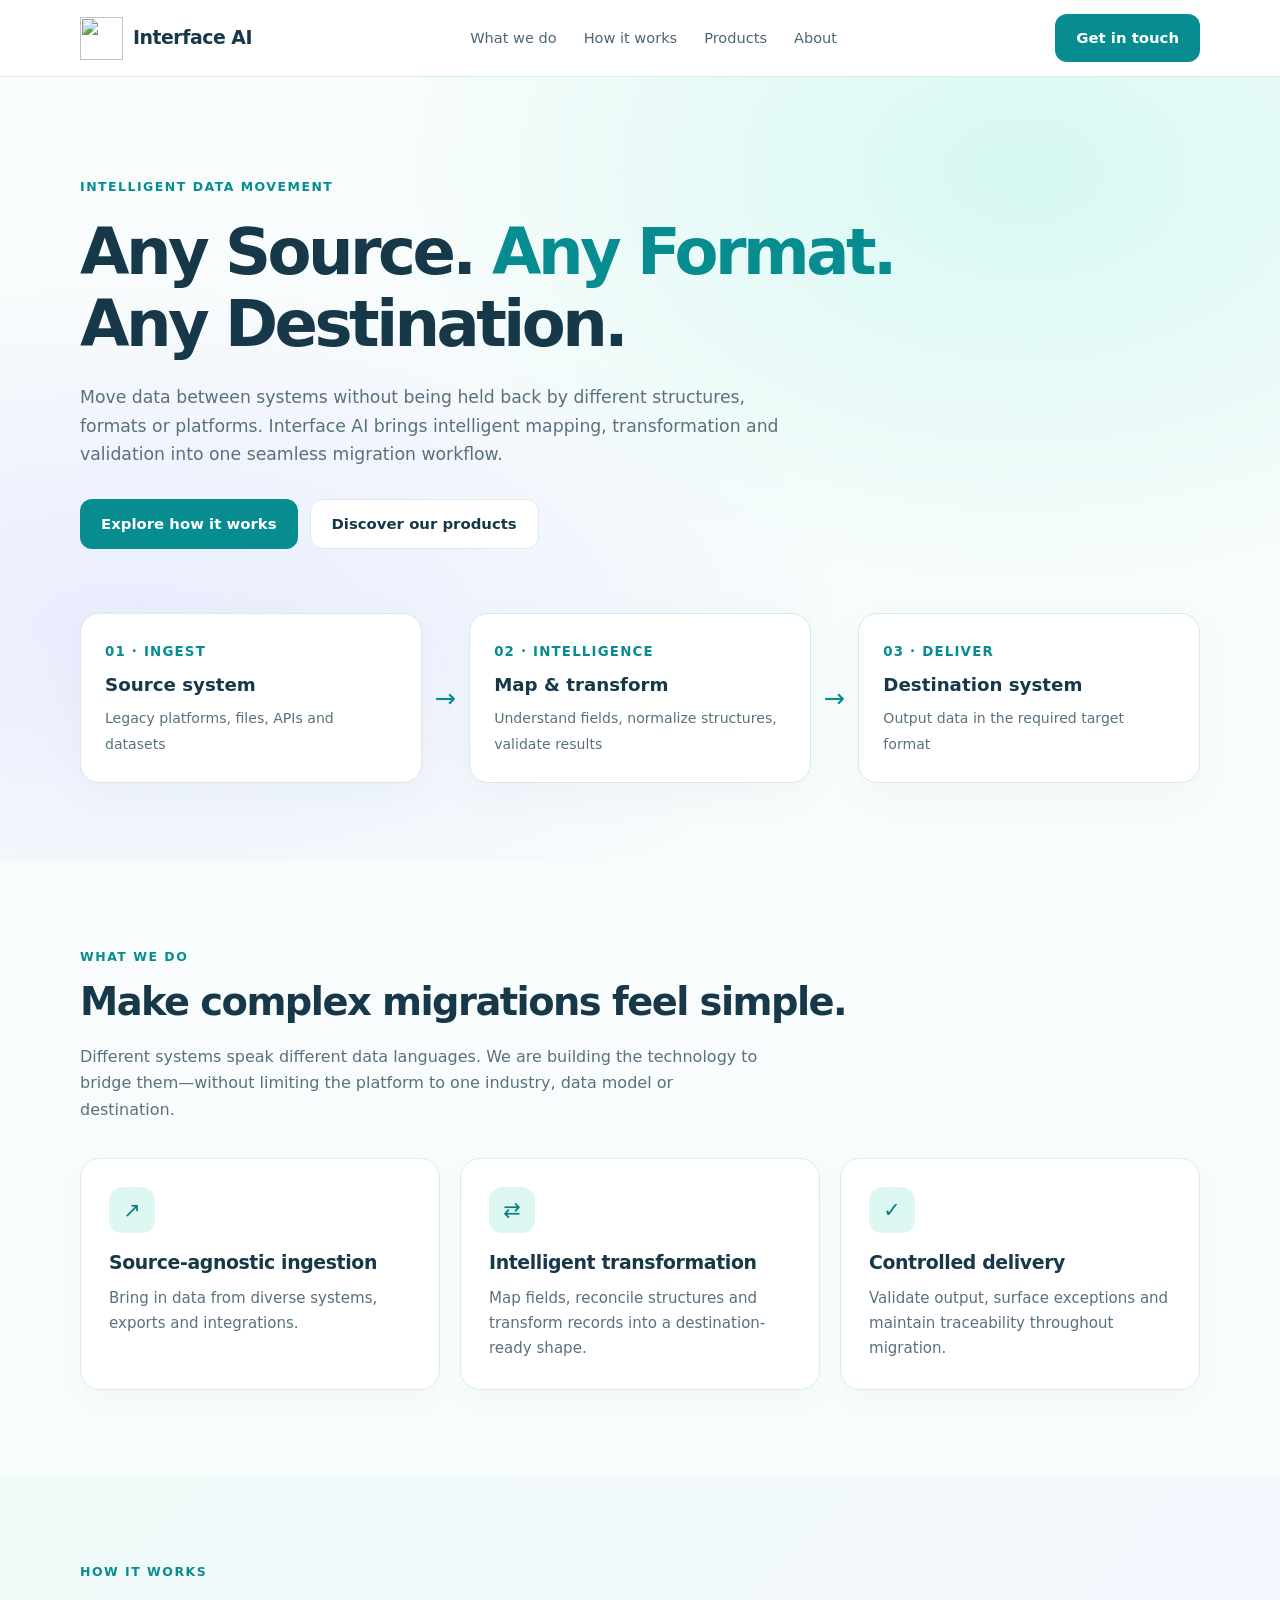
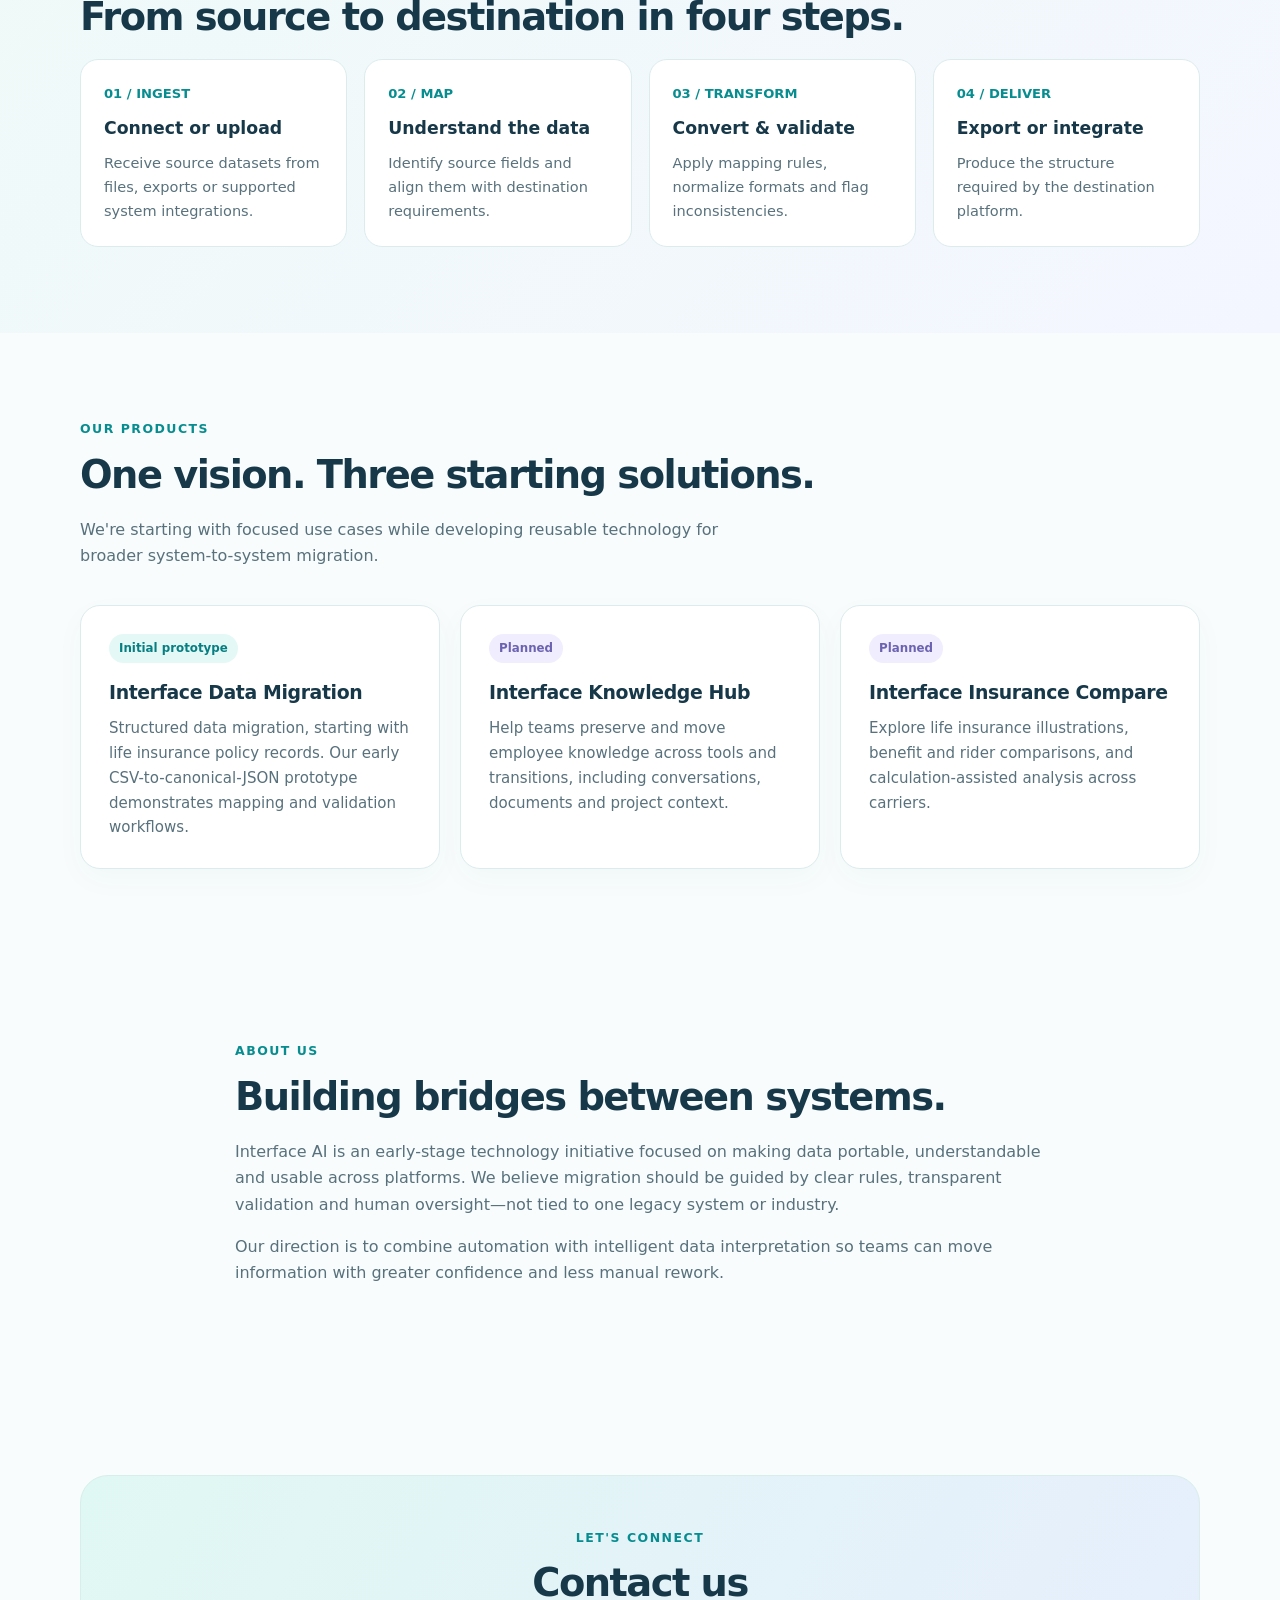
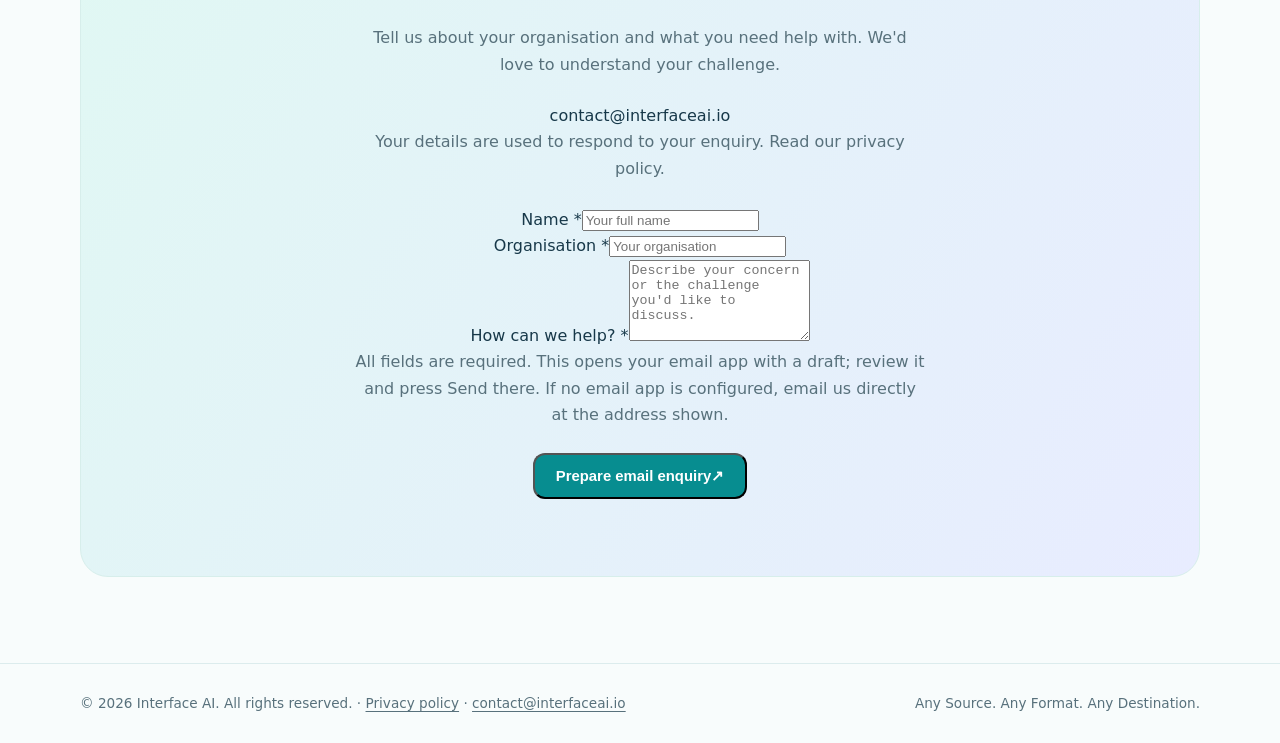
==== commit e26e7752: "Add files via upload" ====
--- a/index.html
+++ b/index.html
@@ -4,18 +4,25 @@
 <meta charset="utf-8"><meta name="viewport" content="width=device-width,initial-scale=1">
 <meta name="description" content="Interface AI helps teams move data seamlessly between systems with intelligent mapping, transformation and validation.">
 <title>Interface AI — Any Source. Any Format. Any Destination.</title>
-<link rel="icon" href="favicon.svg" type="image/svg+xml">
+<link rel="icon" href="assets/interface-ai-logo.png" type="image/png">
 <link rel="stylesheet" href="assets/styles.css">
 </head>
 <body>
 <a class="skip-link" href="#main">Skip to content</a>
-<header><div class="wrap nav"><a class="brand" href="#main" aria-label="Interface AI home"><svg class="logo" viewBox="0 0 64 64" aria-hidden="true" focusable="false"><defs><linearGradient id="g" x1="0" y1="0" x2="1" y2="1"><stop stop-color="#20cbb6"/><stop offset="1" stop-color="#5274db"/></linearGradient></defs><rect width="64" height="64" rx="17" fill="#e5f9f6"/><path d="M13 21h14c9 0 9 22 19 22h5M13 43h14c9 0 9-22 19-22h5" fill="none" stroke="url(#g)" stroke-width="5" stroke-linecap="round"/><circle cx="13" cy="21" r="4" fill="#0c9b9b"/><circle cx="13" cy="43" r="4" fill="#0c9b9b"/><circle cx="51" cy="21" r="4" fill="#6374d6"/><circle cx="51" cy="43" r="4" fill="#6374d6"/></svg>Interface AI</a><nav class="links" aria-label="Main"><a href="#what">What we do</a><a href="#how">How it works</a><a href="#products">Products</a><a href="#about">About</a></nav><a class="btn" href="#contact">Get in touch</a></div></header>
+<header><div class="wrap nav"><a class="brand" href="#main" aria-label="Interface AI home"><img class="logo" src="assets/interface-ai-logo.png" width="520" height="255" alt="">Interface AI</a><nav class="links" aria-label="Main"><a href="#what">What we do</a><a href="#how">How it works</a><a href="#products">Products</a><a href="#about">About</a></nav><a class="btn" href="#contact">Get in touch</a></div></header>
 <main id="main" tabindex="-1">
 <div class="hero"><div class="wrap"><div class="eyebrow">Intelligent data movement</div><h1>Any Source. <em>Any Format.</em><br>Any Destination.</h1><p class="lead">Move data between systems without being held back by different structures, formats or platforms. Interface AI brings intelligent mapping, transformation and validation into one seamless migration workflow.</p><div class="actions"><a class="btn" href="#how">Explore how it works</a><a class="btn secondary" href="#products">Discover our products</a></div><div class="flow" role="group" aria-label="Source to destination migration flow"><div class="flow-card"><small>01 · Ingest</small><strong>Source system</strong><span>Legacy platforms, files, APIs and datasets</span></div><div class="arrow" aria-hidden="true">→</div><div class="flow-card"><small>02 · Intelligence</small><strong>Map & transform</strong><span>Understand fields, normalize structures, validate results</span></div><div class="arrow" aria-hidden="true">→</div><div class="flow-card"><small>03 · Deliver</small><strong>Destination system</strong><span>Output data in the required target format</span></div></div></div></div>
 <section id="what"><div class="wrap"><div class="eyebrow">What we do</div><h2>Make complex migrations feel simple.</h2><p class="section-lead">Different systems speak different data languages. We are building the technology to bridge them—without limiting the platform to one industry, data model or destination.</p><div class="grid"><article class="card"><span class="icon" aria-hidden="true">↗</span><h3>Source-agnostic ingestion</h3><p>Bring in data from diverse systems, exports and integrations.</p></article><article class="card"><span class="icon" aria-hidden="true">⇄</span><h3>Intelligent transformation</h3><p>Map fields, reconcile structures and transform records into a destination-ready shape.</p></article><article class="card"><span class="icon" aria-hidden="true">✓</span><h3>Controlled delivery</h3><p>Validate output, surface exceptions and maintain traceability throughout migration.</p></article></div></div></section>
 <section id="how" class="tinted"><div class="wrap"><div class="eyebrow">How it works</div><h2>From source to destination in four steps.</h2><div class="steps"><article class="step"><div class="number">01 / INGEST</div><h3>Connect or upload</h3><p>Receive source datasets from files, exports or supported system integrations.</p></article><article class="step"><div class="number">02 / MAP</div><h3>Understand the data</h3><p>Identify source fields and align them with destination requirements.</p></article><article class="step"><div class="number">03 / TRANSFORM</div><h3>Convert & validate</h3><p>Apply mapping rules, normalize formats and flag inconsistencies.</p></article><article class="step"><div class="number">04 / DELIVER</div><h3>Export or integrate</h3><p>Produce the structure required by the destination platform.</p></article></div></div></section>
-<section id="products"><div class="wrap"><div class="eyebrow">Our products</div><h2>One vision. Three starting solutions.</h2><p class="section-lead">We're starting with focused use cases while developing reusable technology for broader system-to-system migration.</p><div class="grid"><article class="card"><span class="tag">Initial prototype</span><h3>Interface Data</h3><p>Structured data migration, starting with life insurance policy records. Our early CSV-to-canonical-JSON prototype demonstrates mapping and validation workflows.</p></article><article class="card"><span class="tag future">Planned</span><h3>Interface Knowledge</h3><p>Help teams preserve and move employee knowledge across tools and transitions, including conversations, documents and project context.</p></article><article class="card"><span class="tag future">Planned</span><h3>Interface Illustrate</h3><p>Explore life insurance illustrations, benefit and rider comparisons, and calculation-assisted analysis across carriers.</p></article></div></div></section>
+<section id="products"><div class="wrap"><div class="eyebrow">Our products</div><h2>One vision. Three starting solutions.</h2><p class="section-lead">We're starting with focused use cases while developing reusable technology for broader system-to-system migration.</p><div class="grid"><article class="card"><span class="tag">Initial prototype</span><h3>Interface Data Migration</h3><p>Structured data migration, starting with life insurance policy records. Our early CSV-to-canonical-JSON prototype demonstrates mapping and validation workflows.</p></article><article class="card"><span class="tag future">Planned</span><h3>Interface Knowledge Hub</h3><p>Help teams preserve and move employee knowledge across tools and transitions, including conversations, documents and project context.</p></article><article class="card"><span class="tag future">Planned</span><h3>Interface Insurance Compare</h3><p>Explore life insurance illustrations, benefit and rider comparisons, and calculation-assisted analysis across carriers.</p></article></div></div></section>
 <section id="about"><div class="wrap about"><div class="eyebrow">About us</div><h2>Building bridges between systems.</h2><p>Interface AI is an early-stage technology initiative focused on making data portable, understandable and usable across platforms. We believe migration should be guided by clear rules, transparent validation and human oversight—not tied to one legacy system or industry.</p><p>Our direction is to combine automation with intelligent data interpretation so teams can move information with greater confidence and less manual rework.</p></div></section>
-<section id="contact"><div class="wrap"><div class="cta"><div class="eyebrow">Let's connect</div><h2>Have a migration challenge?</h2><p>Tell us about your source system, destination requirements and the data you need to move.</p><a class="btn" href="mailto:contact@interfaceai.io?subject=Interface%20AI%20Inquiry">Email Interface AI</a><p class="contact-email">Or write to us directly at <a href="mailto:contact@interfaceai.io">contact@interfaceai.io</a><button type="button" class="copy-btn" data-copy="contact@interfaceai.io" hidden>Copy</button></p><p class="contact-email">We only use the details you send to respond to your enquiry. See our <a href="privacy.html">privacy policy</a>.</p></div></div></section>
+<section id="contact"><div class="wrap"><div class="cta contact-panel"><div class="contact-intro"><div class="eyebrow">Let's connect</div><h2>Contact us</h2><p>Tell us about your organisation and what you need help with. We'd love to understand your challenge.</p><a class="contact-address" href="mailto:contact@interfaceai.io">contact@interfaceai.io</a><p class="contact-note">Your details are used to respond to your enquiry. Read our <a href="privacy.html">privacy policy</a>.</p></div>
+<form id="contact-form" class="contact-form" action="mailto:contact@interfaceai.io" method="post" enctype="text/plain">
+<div class="form-field"><label for="contact-name">Name <span aria-hidden="true">*</span></label><input id="contact-name" name="Name" autocomplete="name" maxlength="100" required placeholder="Your full name"></div>
+<div class="form-field"><label for="contact-organisation">Organisation <span aria-hidden="true">*</span></label><input id="contact-organisation" name="Organisation" autocomplete="organization" maxlength="150" required placeholder="Your organisation"></div>
+<div class="form-field"><label for="contact-concern">How can we help? <span aria-hidden="true">*</span></label><textarea id="contact-concern" name="Concern" rows="5" maxlength="1500" required placeholder="Describe your concern or the challenge you'd like to discuss."></textarea></div>
+<p id="contact-help" class="form-help">All fields are required. This opens your email app with a draft; review it and press Send there. If no email app is configured, email us directly at the address shown.</p>
+<button class="btn" type="submit" aria-describedby="contact-help">Prepare email enquiry <span aria-hidden="true">↗</span></button><p id="contact-status" class="form-help" role="status"></p>
+</form></div></div></section>
 </main><footer><div class="wrap foot"><span>© <span data-year>2026</span> Interface AI. All rights reserved. · <a href="privacy.html">Privacy policy</a> · <a href="mailto:contact@interfaceai.io">contact@interfaceai.io</a></span><span>Any Source. Any Format. Any Destination.</span></div></footer><script src="assets/main.js" defer></script>
-</body></html>+</body></html>
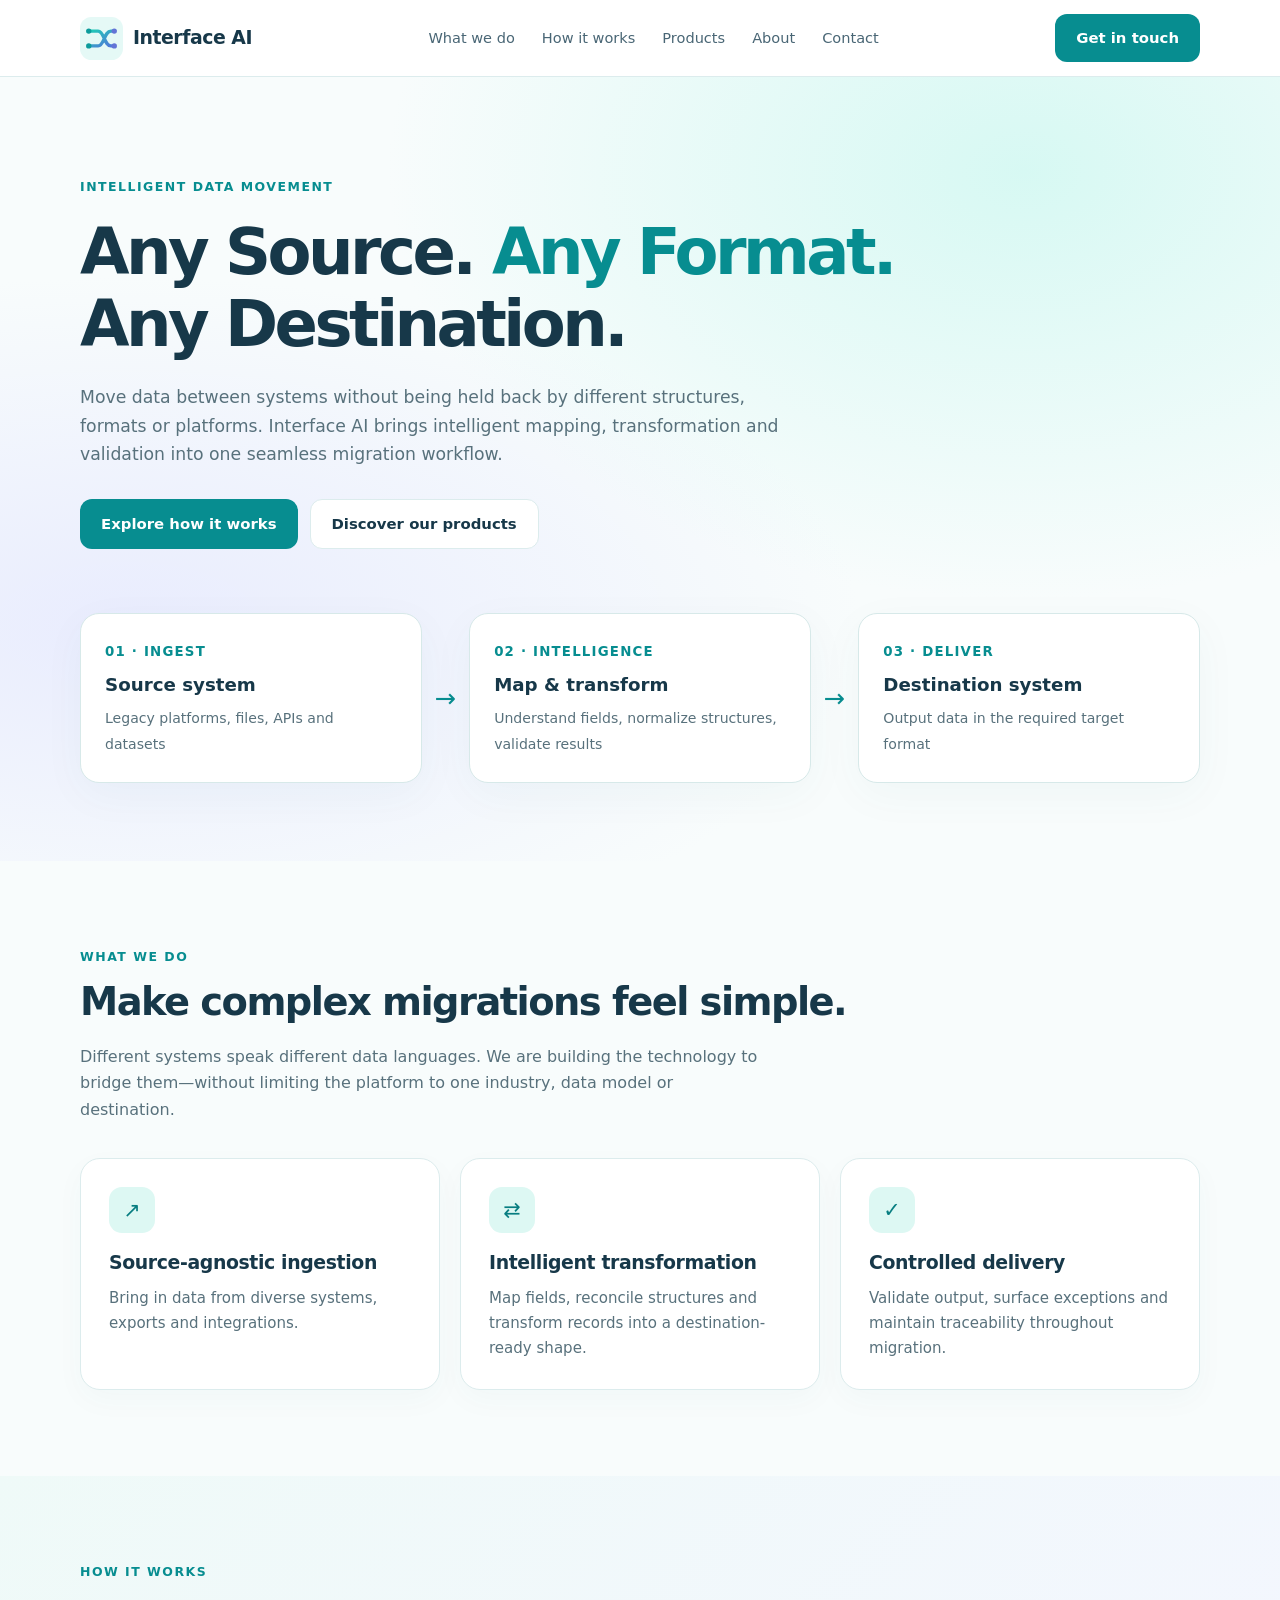
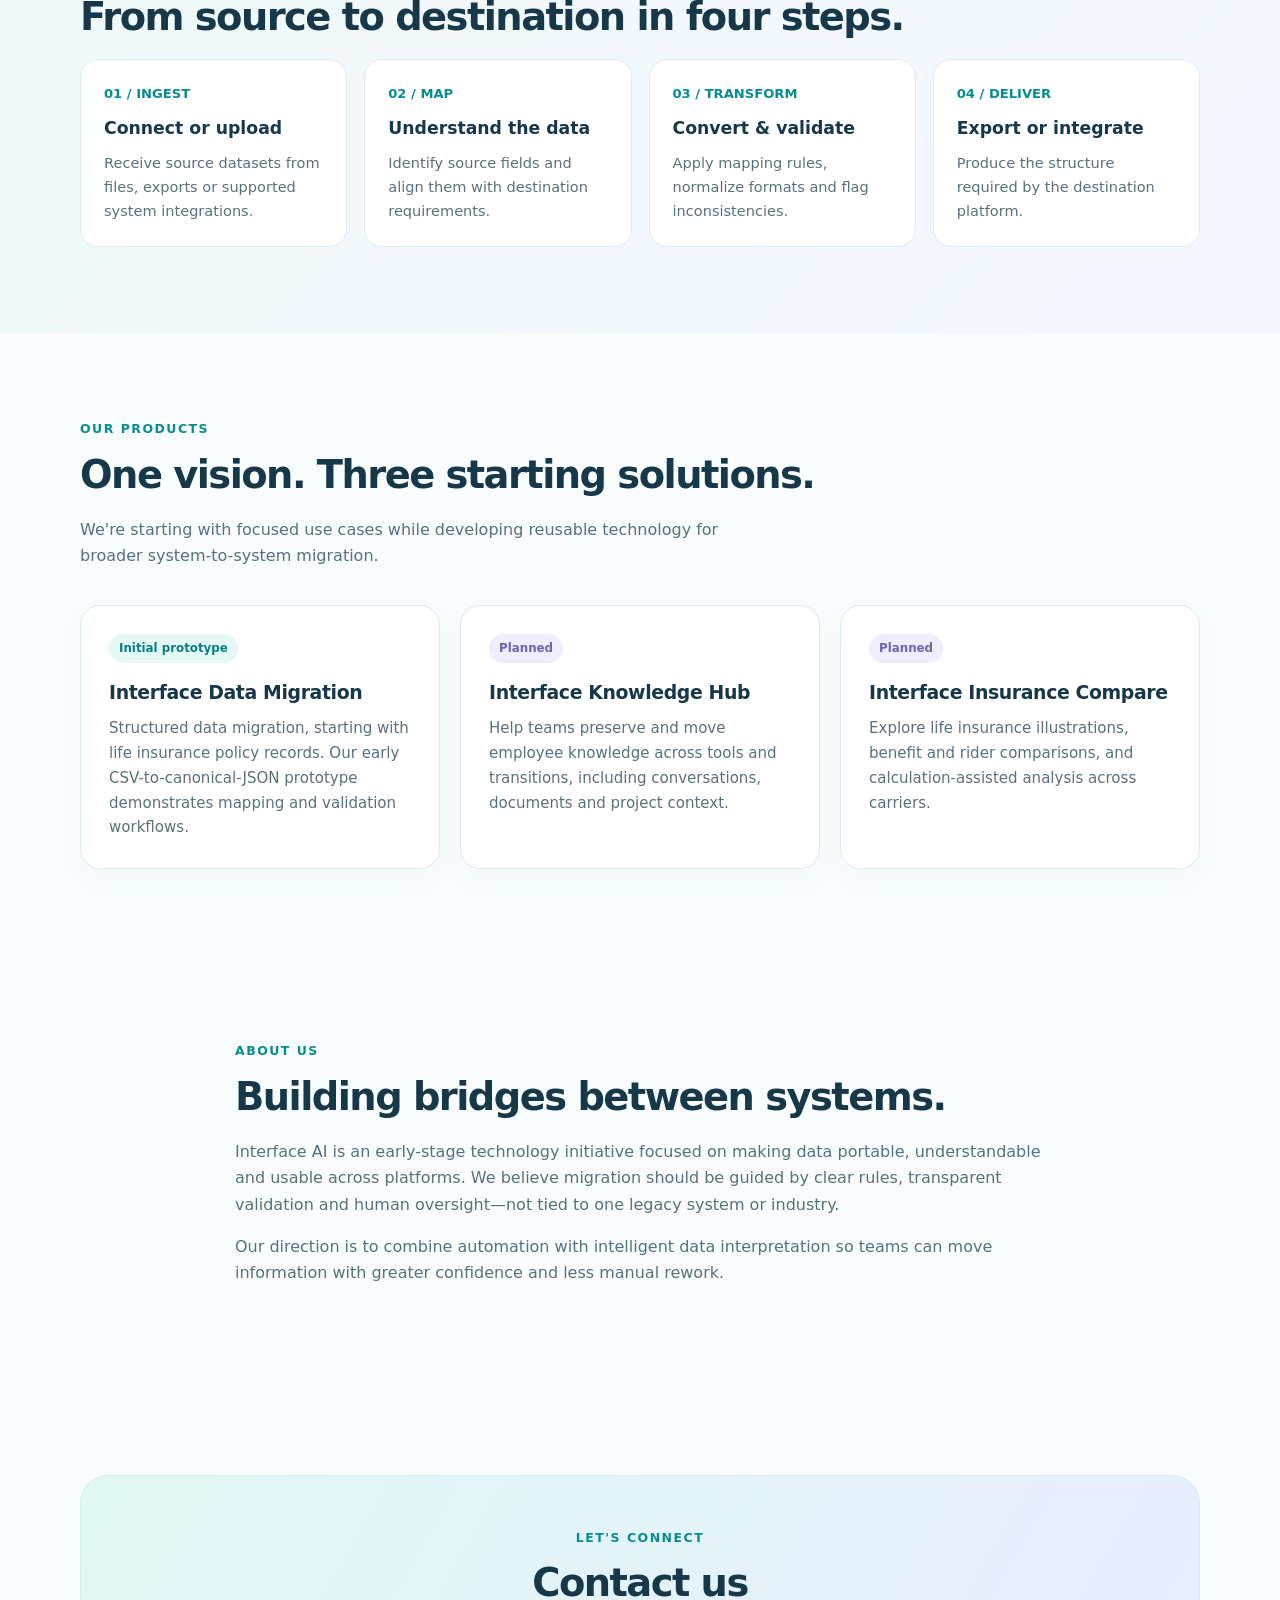
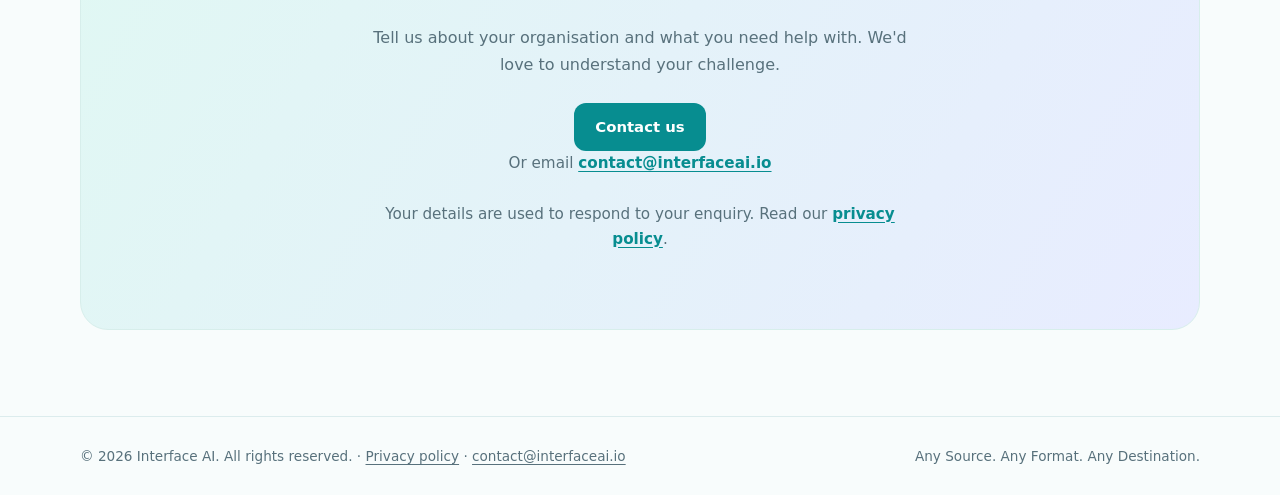
==== commit 05099ef7: "Fix broken logo and add a working contact page - Logo: point header and favicon back to favicon.svg;" ====
--- a/index.html
+++ b/index.html
@@ -4,25 +4,19 @@
 <meta charset="utf-8"><meta name="viewport" content="width=device-width,initial-scale=1">
 <meta name="description" content="Interface AI helps teams move data seamlessly between systems with intelligent mapping, transformation and validation.">
 <title>Interface AI — Any Source. Any Format. Any Destination.</title>
-<link rel="icon" href="assets/interface-ai-logo.png" type="image/png">
+<link rel="icon" href="favicon.svg" type="image/svg+xml">
 <link rel="stylesheet" href="assets/styles.css">
 </head>
 <body>
 <a class="skip-link" href="#main">Skip to content</a>
-<header><div class="wrap nav"><a class="brand" href="#main" aria-label="Interface AI home"><img class="logo" src="assets/interface-ai-logo.png" width="520" height="255" alt="">Interface AI</a><nav class="links" aria-label="Main"><a href="#what">What we do</a><a href="#how">How it works</a><a href="#products">Products</a><a href="#about">About</a></nav><a class="btn" href="#contact">Get in touch</a></div></header>
+<header><div class="wrap nav"><a class="brand" href="#main" aria-label="Interface AI home"><img class="logo" src="favicon.svg" width="43" height="43" alt="">Interface AI</a><nav class="links" aria-label="Main"><a href="#what">What we do</a><a href="#how">How it works</a><a href="#products">Products</a><a href="#about">About</a><a href="contact.html">Contact</a></nav><a class="btn" href="contact.html">Get in touch</a></div></header>
 <main id="main" tabindex="-1">
 <div class="hero"><div class="wrap"><div class="eyebrow">Intelligent data movement</div><h1>Any Source. <em>Any Format.</em><br>Any Destination.</h1><p class="lead">Move data between systems without being held back by different structures, formats or platforms. Interface AI brings intelligent mapping, transformation and validation into one seamless migration workflow.</p><div class="actions"><a class="btn" href="#how">Explore how it works</a><a class="btn secondary" href="#products">Discover our products</a></div><div class="flow" role="group" aria-label="Source to destination migration flow"><div class="flow-card"><small>01 · Ingest</small><strong>Source system</strong><span>Legacy platforms, files, APIs and datasets</span></div><div class="arrow" aria-hidden="true">→</div><div class="flow-card"><small>02 · Intelligence</small><strong>Map & transform</strong><span>Understand fields, normalize structures, validate results</span></div><div class="arrow" aria-hidden="true">→</div><div class="flow-card"><small>03 · Deliver</small><strong>Destination system</strong><span>Output data in the required target format</span></div></div></div></div>
 <section id="what"><div class="wrap"><div class="eyebrow">What we do</div><h2>Make complex migrations feel simple.</h2><p class="section-lead">Different systems speak different data languages. We are building the technology to bridge them—without limiting the platform to one industry, data model or destination.</p><div class="grid"><article class="card"><span class="icon" aria-hidden="true">↗</span><h3>Source-agnostic ingestion</h3><p>Bring in data from diverse systems, exports and integrations.</p></article><article class="card"><span class="icon" aria-hidden="true">⇄</span><h3>Intelligent transformation</h3><p>Map fields, reconcile structures and transform records into a destination-ready shape.</p></article><article class="card"><span class="icon" aria-hidden="true">✓</span><h3>Controlled delivery</h3><p>Validate output, surface exceptions and maintain traceability throughout migration.</p></article></div></div></section>
 <section id="how" class="tinted"><div class="wrap"><div class="eyebrow">How it works</div><h2>From source to destination in four steps.</h2><div class="steps"><article class="step"><div class="number">01 / INGEST</div><h3>Connect or upload</h3><p>Receive source datasets from files, exports or supported system integrations.</p></article><article class="step"><div class="number">02 / MAP</div><h3>Understand the data</h3><p>Identify source fields and align them with destination requirements.</p></article><article class="step"><div class="number">03 / TRANSFORM</div><h3>Convert & validate</h3><p>Apply mapping rules, normalize formats and flag inconsistencies.</p></article><article class="step"><div class="number">04 / DELIVER</div><h3>Export or integrate</h3><p>Produce the structure required by the destination platform.</p></article></div></div></section>
 <section id="products"><div class="wrap"><div class="eyebrow">Our products</div><h2>One vision. Three starting solutions.</h2><p class="section-lead">We're starting with focused use cases while developing reusable technology for broader system-to-system migration.</p><div class="grid"><article class="card"><span class="tag">Initial prototype</span><h3>Interface Data Migration</h3><p>Structured data migration, starting with life insurance policy records. Our early CSV-to-canonical-JSON prototype demonstrates mapping and validation workflows.</p></article><article class="card"><span class="tag future">Planned</span><h3>Interface Knowledge Hub</h3><p>Help teams preserve and move employee knowledge across tools and transitions, including conversations, documents and project context.</p></article><article class="card"><span class="tag future">Planned</span><h3>Interface Insurance Compare</h3><p>Explore life insurance illustrations, benefit and rider comparisons, and calculation-assisted analysis across carriers.</p></article></div></div></section>
 <section id="about"><div class="wrap about"><div class="eyebrow">About us</div><h2>Building bridges between systems.</h2><p>Interface AI is an early-stage technology initiative focused on making data portable, understandable and usable across platforms. We believe migration should be guided by clear rules, transparent validation and human oversight—not tied to one legacy system or industry.</p><p>Our direction is to combine automation with intelligent data interpretation so teams can move information with greater confidence and less manual rework.</p></div></section>
-<section id="contact"><div class="wrap"><div class="cta contact-panel"><div class="contact-intro"><div class="eyebrow">Let's connect</div><h2>Contact us</h2><p>Tell us about your organisation and what you need help with. We'd love to understand your challenge.</p><a class="contact-address" href="mailto:contact@interfaceai.io">contact@interfaceai.io</a><p class="contact-note">Your details are used to respond to your enquiry. Read our <a href="privacy.html">privacy policy</a>.</p></div>
-<form id="contact-form" class="contact-form" action="mailto:contact@interfaceai.io" method="post" enctype="text/plain">
-<div class="form-field"><label for="contact-name">Name <span aria-hidden="true">*</span></label><input id="contact-name" name="Name" autocomplete="name" maxlength="100" required placeholder="Your full name"></div>
-<div class="form-field"><label for="contact-organisation">Organisation <span aria-hidden="true">*</span></label><input id="contact-organisation" name="Organisation" autocomplete="organization" maxlength="150" required placeholder="Your organisation"></div>
-<div class="form-field"><label for="contact-concern">How can we help? <span aria-hidden="true">*</span></label><textarea id="contact-concern" name="Concern" rows="5" maxlength="1500" required placeholder="Describe your concern or the challenge you'd like to discuss."></textarea></div>
-<p id="contact-help" class="form-help">All fields are required. This opens your email app with a draft; review it and press Send there. If no email app is configured, email us directly at the address shown.</p>
-<button class="btn" type="submit" aria-describedby="contact-help">Prepare email enquiry <span aria-hidden="true">↗</span></button><p id="contact-status" class="form-help" role="status"></p>
-</form></div></div></section>
+<section id="contact"><div class="wrap"><div class="cta"><div class="eyebrow">Let's connect</div><h2>Contact us</h2><p>Tell us about your organisation and what you need help with. We'd love to understand your challenge.</p><a class="btn" href="contact.html">Contact us</a><p class="contact-email">Or email <a href="mailto:contact@interfaceai.io">contact@interfaceai.io</a></p><p class="contact-email">Your details are used to respond to your enquiry. Read our <a href="privacy.html">privacy policy</a>.</p></div>
+</div></section>
 </main><footer><div class="wrap foot"><span>© <span data-year>2026</span> Interface AI. All rights reserved. · <a href="privacy.html">Privacy policy</a> · <a href="mailto:contact@interfaceai.io">contact@interfaceai.io</a></span><span>Any Source. Any Format. Any Destination.</span></div></footer><script src="assets/main.js" defer></script>
 </body></html>
--- a/assets/styles.css
+++ b/assets/styles.css
@@ -15,7 +15,7 @@
 .tag{display:inline-block;font-size:.74rem;font-weight:650;color:#067e82;background:#e4f9f5;padding:5px 10px;border-radius:999px}.tag.future{color:#6b62b0;background:#f0edff}
 .about{max-width:810px}.about p{color:var(--muted)}.cta{background:linear-gradient(120deg,#e0f8f3,#e8ecff);border:1px solid #d7eeeb;border-radius:28px;padding:52px;text-align:center}.cta p{color:var(--muted);max-width:570px;margin:0 auto 25px}
 footer{border-top:1px solid var(--line);padding:28px 0;color:var(--muted);font-size:.85rem}.foot{display:flex;justify-content:space-between;gap:16px;flex-wrap:wrap}
-@media(max-width:760px){.nav{flex-wrap:wrap;padding:12px 0;gap:10px 20px}.links{order:3;width:100%;gap:20px;overflow-x:auto;padding-bottom:4px;white-space:nowrap}.hero{padding:65px 0}.flow{grid-template-columns:1fr;gap:8px}.arrow{text-align:center;transform:rotate(90deg)}.grid,.steps{grid-template-columns:1fr}section{padding:60px 0}.cta{padding:32px 18px}}
+@media(max-width:760px){.nav{flex-wrap:wrap;padding:12px 0;gap:10px 20px}.links{order:3;width:100%;flex-wrap:wrap;gap:4px 18px;font-size:.88rem;padding-bottom:4px}.hero{padding:65px 0}.flow{grid-template-columns:1fr;gap:8px}.arrow{text-align:center;transform:rotate(90deg)}.grid,.steps{grid-template-columns:1fr}section{padding:60px 0}.cta{padding:32px 18px}}
 .skip-link{position:absolute;left:16px;top:-60px;z-index:10;background:var(--ink);color:#fff;padding:10px 16px;border-radius:10px;font-weight:600}.skip-link:focus{top:12px}
 a:focus-visible,button:focus-visible{outline:3px solid var(--aqua);outline-offset:3px;border-radius:6px}
 .contact-email{margin:18px auto 0;color:var(--muted);font-size:.95rem}.contact-email a{color:var(--teal);font-weight:600;text-decoration:underline;text-underline-offset:3px}
@@ -23,3 +23,12 @@
 .foot a{text-decoration:underline;text-underline-offset:3px}.foot a:hover{color:var(--teal)}
 .legal{max-width:780px;padding:64px 0 86px}.legal h1{font-size:clamp(2rem,4vw,3rem);margin:12px 0 8px}.legal h2{font-size:1.35rem;letter-spacing:-.02em;margin:34px 0 8px}.legal p,.legal li{color:var(--muted)}.legal a{color:var(--teal);text-decoration:underline;text-underline-offset:3px}.legal .updated{font-size:.88rem}
 @media(prefers-reduced-motion:reduce){html{scroll-behavior:auto}*,*::before,*::after{transition:none!important;animation:none!important}.btn:hover{transform:none}}
+.contact-page{display:grid;grid-template-columns:minmax(0,1fr) minmax(0,1.15fr);gap:48px;padding:72px 0 90px;align-items:start}.contact-intro h1{font-size:clamp(2rem,4vw,3rem);margin:12px 0 16px}.contact-intro p{color:var(--muted)}.contact-intro a{color:var(--teal);font-weight:600;text-decoration:underline;text-underline-offset:3px}
+.contact-form{background:#fff;border:1px solid var(--line);border-radius:20px;padding:28px;box-shadow:0 10px 30px #0c566008;display:grid;gap:18px}
+.form-field{display:grid;gap:6px}.form-field label{font-weight:600;font-size:.93rem}.form-field input,.form-field textarea{font:inherit;color:var(--ink);background:#fbfefe;border:1px solid #c9dfe0;border-radius:12px;padding:11px 14px;width:100%}.form-field textarea{resize:vertical;min-height:140px}.form-field input:focus,.form-field textarea:focus{outline:3px solid #19bdb355;border-color:var(--teal)}
+.form-field [aria-invalid="true"]{border-color:#c2410c}.field-error{color:#b42318;font-size:.85rem;margin:0}
+.form-help{font-size:.88rem;color:var(--muted)}.form-trap{position:absolute;left:-9999px;width:1px;height:1px;overflow:hidden}
+.contact-form .btn{border:0;cursor:pointer;font:inherit;font-weight:600;justify-self:start}.contact-form .btn[disabled]{opacity:.7;cursor:progress;transform:none}
+.form-status{border-radius:12px;padding:12px 16px;font-size:.93rem;font-weight:500}.form-status.ok{background:#e4f9f5;color:#05676a;border:1px solid #b5ece2}.form-status.err{background:#fff1ed;color:#9a3412;border:1px solid #fed7c7}
+.links a[aria-current="page"]{color:var(--teal)}
+@media(max-width:760px){.contact-page{grid-template-columns:1fr;gap:28px;padding:48px 0 64px}.contact-form{padding:22px}}
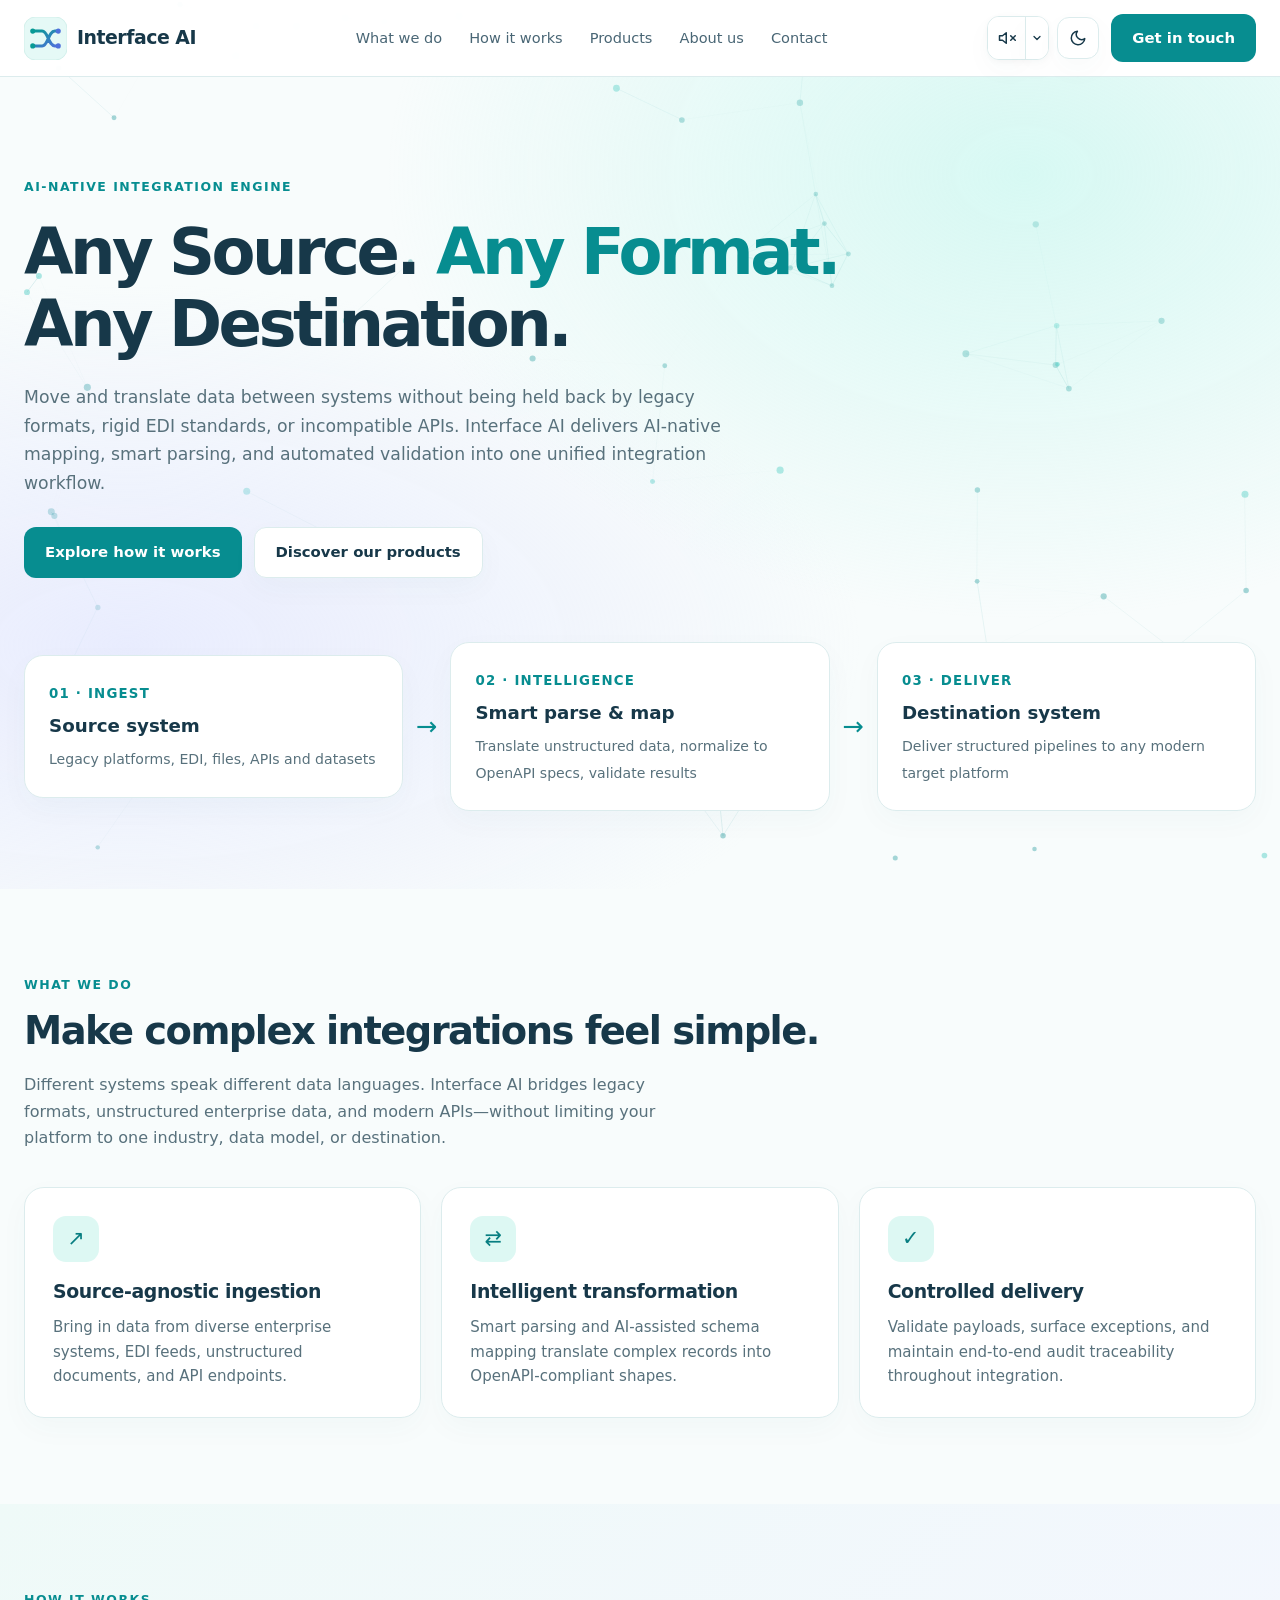
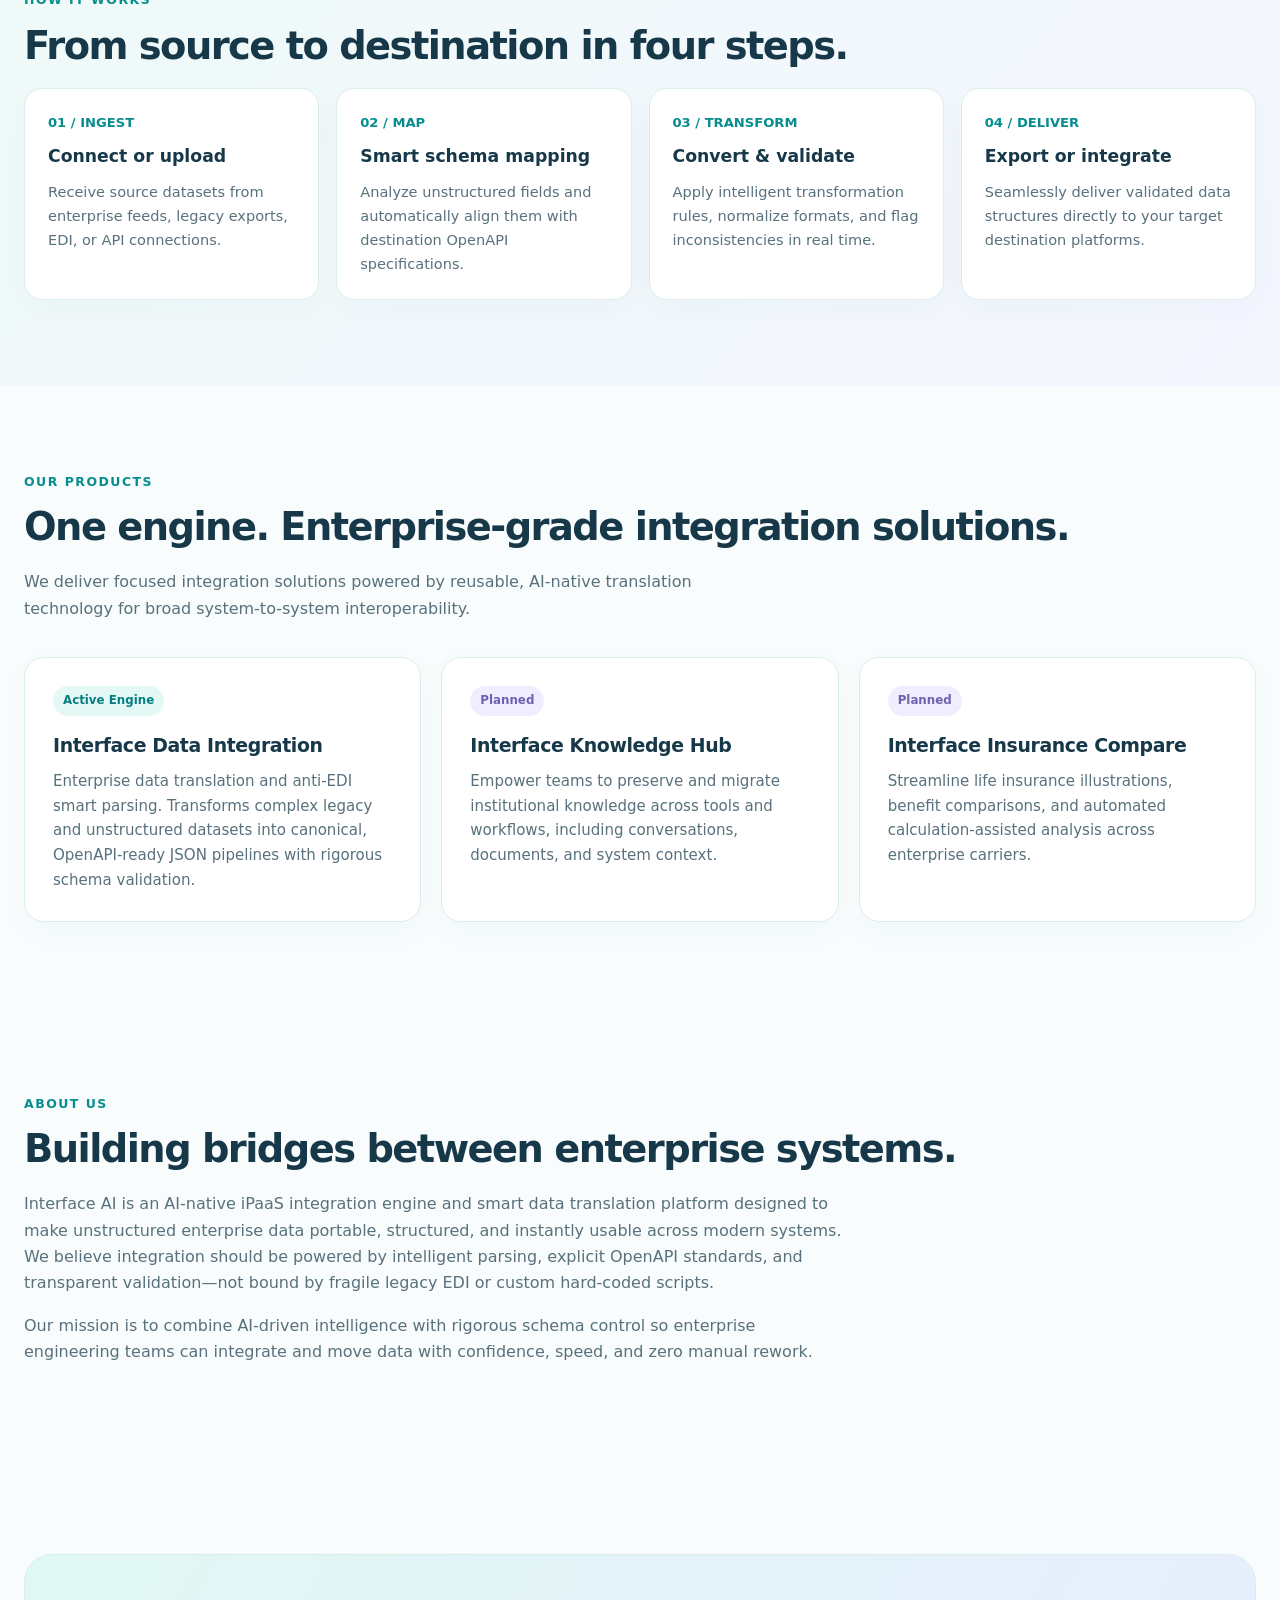
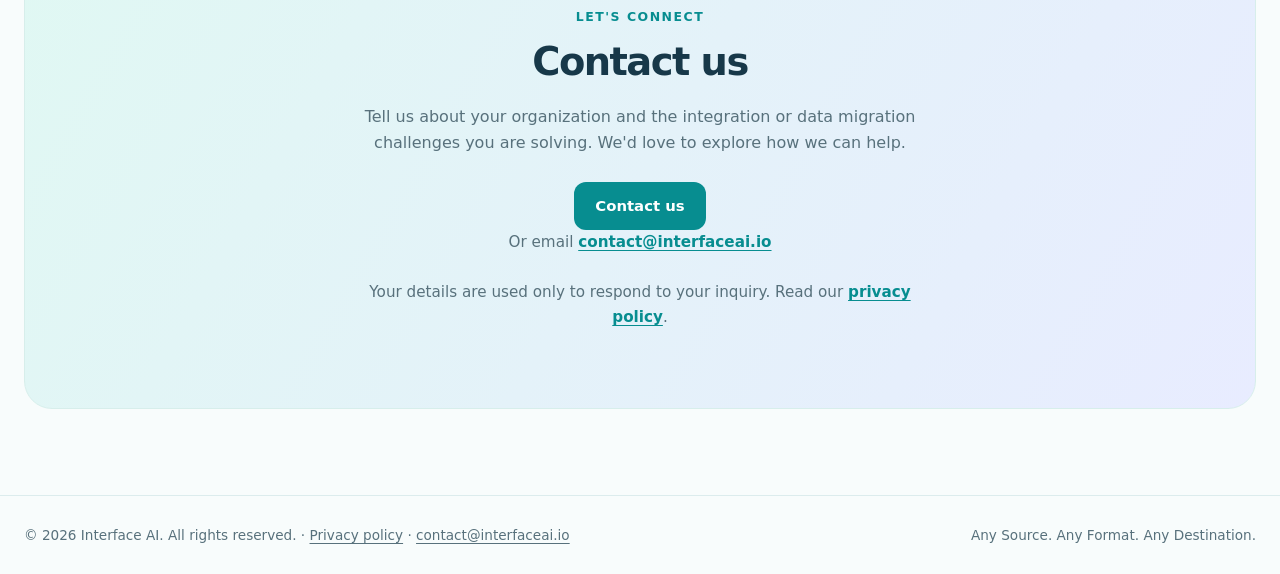
==== commit 62edcfd0: "feat: add dynamic canvas network, offline audio player, dark/light theme, and enterprise B2B copy up" ====
--- a/index.html
+++ b/index.html
@@ -2,21 +2,28 @@
 <html lang="en">
 <head>
 <meta charset="utf-8"><meta name="viewport" content="width=device-width,initial-scale=1">
-<meta name="description" content="Interface AI helps teams move data seamlessly between systems with intelligent mapping, transformation and validation.">
+<meta name="description" content="Interface AI is an AI-native iPaaS integration engine and smart parser that translates unstructured enterprise data into structured pipelines using OpenAPI specifications.">
 <title>Interface AI — Any Source. Any Format. Any Destination.</title>
 <link rel="icon" href="favicon.svg" type="image/svg+xml">
-<link rel="stylesheet" href="assets/styles.css">
+<link rel="stylesheet" href="assets/styles.css?v=4">
+<script>
+(function(){var t=localStorage.getItem('interface_theme')||(window.matchMedia('(prefers-color-scheme: dark)').matches?'dark':'light');document.documentElement.setAttribute('data-theme',t);})();
+</script>
 </head>
 <body>
+<canvas id="network-canvas" class="network-canvas" aria-hidden="true"></canvas>
+<audio id="local-audio" preload="metadata" loop></audio>
 <a class="skip-link" href="#main">Skip to content</a>
-<header><div class="wrap nav"><a class="brand" href="#main" aria-label="Interface AI home"><img class="logo" src="favicon.svg" width="43" height="43" alt="">Interface AI</a><nav class="links" aria-label="Main"><a href="#what">What we do</a><a href="#how">How it works</a><a href="#products">Products</a><a href="#about">About</a><a href="contact.html">Contact</a></nav><a class="btn" href="contact.html">Get in touch</a></div></header>
+<header><div class="wrap nav"><a class="brand" href="#main" aria-label="Interface AI home"><span class="brand-logo" aria-hidden="true"><img class="logo logo-light" src="assets/logo-light.svg" width="43" height="43" alt=""><img class="logo logo-dark" src="assets/logo-dark.svg" width="43" height="43" alt=""></span>Interface AI</a><nav class="links" aria-label="Main"><a href="#what">What we do</a><a href="#how">How it works</a><a href="#products">Products</a><a href="#about">About us</a><a href="contact.html">Contact</a></nav><div class="nav-actions"><div class="nav-controls"><div class="music-player-wrap"><div class="music-btn-group"><button id="music-toggle" class="control-btn music-play-btn" type="button" aria-label="Play music" title="Play music (Summer Is Gone)"><span class="sound-bars" aria-hidden="true"><span class="bar bar-1"></span><span class="bar bar-2"></span><span class="bar bar-3"></span></span><svg class="sound-icon-muted" width="18" height="18" viewBox="0 0 24 24" fill="none" stroke="currentColor" stroke-width="2" stroke-linecap="round" stroke-linejoin="round" aria-hidden="true"><polygon points="11 5 6 9 2 9 2 15 6 15 11 19 11 5"></polygon><line x1="23" y1="9" x2="17" y2="15"></line><line x1="17" y1="9" x2="23" y2="15"></line></svg></button><button id="music-menu-btn" class="control-btn music-chevron-btn" type="button" aria-label="Select music type" title="Select music type"><svg width="12" height="12" viewBox="0 0 24 24" fill="none" stroke="currentColor" stroke-width="2.5" stroke-linecap="round" stroke-linejoin="round"><polyline points="6 9 12 15 18 9"></polyline></svg></button></div><div id="music-popover" class="music-popover" hidden><div class="popover-header"><div class="popover-title"><span class="music-status-dot"></span><span id="current-track-name">Summer Is Gone</span></div><span class="popover-badge">Soft Rock</span></div><div class="music-types-list"><div class="music-type-option is-selected" data-type="summer-is-gone"><input type="radio" name="music-type" value="summer-is-gone" checked><div class="option-info"><span class="option-title">🎸 Summer Is Gone</span><span class="option-sub">Zambolino · Soft Rock</span></div></div><div class="music-type-option" data-type="reflection"><input type="radio" name="music-type" value="reflection"><div class="option-info"><span class="option-title">🎸 Reflection</span><span class="option-sub">Hazelwood · Soft Rock</span></div></div><div class="music-type-option" data-type="joshua-tree"><input type="radio" name="music-type" value="joshua-tree"><div class="option-info"><span class="option-title">🎸 Joshua Tree</span><span class="option-sub">Guillermo Guareschi · Soft Rock</span></div></div><div class="music-type-option" data-type="silhouette"><input type="radio" name="music-type" value="silhouette"><div class="option-info"><span class="option-title">🎸 Silhouette</span><span class="option-sub">Moavii · Soft Rock</span></div></div><div class="music-type-option" data-type="ambient-synth"><input type="radio" name="music-type" value="ambient-synth"><div class="option-info"><span class="option-title">🌊 Ambient AI Flow</span><span class="option-sub">Procedural Synth · Offline</span></div></div></div><div class="popover-footer"><div class="volume-row"><span class="vol-icon" aria-hidden="true">🔈</span><input id="music-volume" type="range" min="0" max="100" value="20" aria-label="Music volume"><span class="vol-icon" aria-hidden="true">🔊</span></div></div></div></div><button id="theme-toggle" class="control-btn" type="button" aria-label="Toggle light and dark mode" title="Toggle light and dark mode"><svg class="icon-moon" width="18" height="18" viewBox="0 0 24 24" fill="none" stroke="currentColor" stroke-width="2" stroke-linecap="round" stroke-linejoin="round" aria-hidden="true"><path d="M21 12.79A9 9 0 1 1 11.21 3 7 7 0 0 0 21 12.79z"></path></svg><svg class="icon-sun" width="18" height="18" viewBox="0 0 24 24" fill="none" stroke="currentColor" stroke-width="2" stroke-linecap="round" stroke-linejoin="round" aria-hidden="true"><circle cx="12" cy="12" r="5"></circle><line x1="12" y1="1" x2="12" y2="3"></line><line x1="12" y1="21" x2="12" y2="23"></line><line x1="4.22" y1="4.22" x2="5.64" y2="5.64"></line><line x1="18.36" y1="18.36" x2="19.78" y2="19.78"></line><line x1="1" y1="12" x2="3" y2="12"></line><line x1="21" y1="12" x2="23" y2="12"></line><line x1="4.22" y1="19.78" x2="5.64" y2="18.36"></line><line x1="18.36" y1="5.64" x2="19.78" y2="4.22"></line></svg></button></div><a class="btn" href="contact.html">Get in touch</a></div></div></header>
 <main id="main" tabindex="-1">
-<div class="hero"><div class="wrap"><div class="eyebrow">Intelligent data movement</div><h1>Any Source. <em>Any Format.</em><br>Any Destination.</h1><p class="lead">Move data between systems without being held back by different structures, formats or platforms. Interface AI brings intelligent mapping, transformation and validation into one seamless migration workflow.</p><div class="actions"><a class="btn" href="#how">Explore how it works</a><a class="btn secondary" href="#products">Discover our products</a></div><div class="flow" role="group" aria-label="Source to destination migration flow"><div class="flow-card"><small>01 · Ingest</small><strong>Source system</strong><span>Legacy platforms, files, APIs and datasets</span></div><div class="arrow" aria-hidden="true">→</div><div class="flow-card"><small>02 · Intelligence</small><strong>Map & transform</strong><span>Understand fields, normalize structures, validate results</span></div><div class="arrow" aria-hidden="true">→</div><div class="flow-card"><small>03 · Deliver</small><strong>Destination system</strong><span>Output data in the required target format</span></div></div></div></div>
-<section id="what"><div class="wrap"><div class="eyebrow">What we do</div><h2>Make complex migrations feel simple.</h2><p class="section-lead">Different systems speak different data languages. We are building the technology to bridge them—without limiting the platform to one industry, data model or destination.</p><div class="grid"><article class="card"><span class="icon" aria-hidden="true">↗</span><h3>Source-agnostic ingestion</h3><p>Bring in data from diverse systems, exports and integrations.</p></article><article class="card"><span class="icon" aria-hidden="true">⇄</span><h3>Intelligent transformation</h3><p>Map fields, reconcile structures and transform records into a destination-ready shape.</p></article><article class="card"><span class="icon" aria-hidden="true">✓</span><h3>Controlled delivery</h3><p>Validate output, surface exceptions and maintain traceability throughout migration.</p></article></div></div></section>
-<section id="how" class="tinted"><div class="wrap"><div class="eyebrow">How it works</div><h2>From source to destination in four steps.</h2><div class="steps"><article class="step"><div class="number">01 / INGEST</div><h3>Connect or upload</h3><p>Receive source datasets from files, exports or supported system integrations.</p></article><article class="step"><div class="number">02 / MAP</div><h3>Understand the data</h3><p>Identify source fields and align them with destination requirements.</p></article><article class="step"><div class="number">03 / TRANSFORM</div><h3>Convert & validate</h3><p>Apply mapping rules, normalize formats and flag inconsistencies.</p></article><article class="step"><div class="number">04 / DELIVER</div><h3>Export or integrate</h3><p>Produce the structure required by the destination platform.</p></article></div></div></section>
-<section id="products"><div class="wrap"><div class="eyebrow">Our products</div><h2>One vision. Three starting solutions.</h2><p class="section-lead">We're starting with focused use cases while developing reusable technology for broader system-to-system migration.</p><div class="grid"><article class="card"><span class="tag">Initial prototype</span><h3>Interface Data Migration</h3><p>Structured data migration, starting with life insurance policy records. Our early CSV-to-canonical-JSON prototype demonstrates mapping and validation workflows.</p></article><article class="card"><span class="tag future">Planned</span><h3>Interface Knowledge Hub</h3><p>Help teams preserve and move employee knowledge across tools and transitions, including conversations, documents and project context.</p></article><article class="card"><span class="tag future">Planned</span><h3>Interface Insurance Compare</h3><p>Explore life insurance illustrations, benefit and rider comparisons, and calculation-assisted analysis across carriers.</p></article></div></div></section>
-<section id="about"><div class="wrap about"><div class="eyebrow">About us</div><h2>Building bridges between systems.</h2><p>Interface AI is an early-stage technology initiative focused on making data portable, understandable and usable across platforms. We believe migration should be guided by clear rules, transparent validation and human oversight—not tied to one legacy system or industry.</p><p>Our direction is to combine automation with intelligent data interpretation so teams can move information with greater confidence and less manual rework.</p></div></section>
-<section id="contact"><div class="wrap"><div class="cta"><div class="eyebrow">Let's connect</div><h2>Contact us</h2><p>Tell us about your organisation and what you need help with. We'd love to understand your challenge.</p><a class="btn" href="contact.html">Contact us</a><p class="contact-email">Or email <a href="mailto:contact@interfaceai.io">contact@interfaceai.io</a></p><p class="contact-email">Your details are used to respond to your enquiry. Read our <a href="privacy.html">privacy policy</a>.</p></div>
+<div class="hero"><div class="wrap"><div class="eyebrow">AI-native integration engine</div><h1>Any Source. <em>Any Format.</em><br>Any Destination.</h1><p class="lead">Move and translate data between systems without being held back by legacy formats, rigid EDI standards, or incompatible APIs. Interface AI delivers AI-native mapping, smart parsing, and automated validation into one unified integration workflow.</p><div class="actions"><a class="btn" href="#how">Explore how it works</a><a class="btn secondary" href="#products">Discover our products</a></div><div class="flow" role="group" aria-label="Source to destination integration flow"><div class="flow-card"><small>01 · Ingest</small><strong>Source system</strong><span>Legacy platforms, EDI, files, APIs and datasets</span></div><div class="arrow" aria-hidden="true">→</div><div class="flow-card"><small>02 · Intelligence</small><strong>Smart parse & map</strong><span>Translate unstructured data, normalize to OpenAPI specs, validate results</span></div><div class="arrow" aria-hidden="true">→</div><div class="flow-card"><small>03 · Deliver</small><strong>Destination system</strong><span>Deliver structured pipelines to any modern target platform</span></div></div></div></div>
+<section id="what"><div class="wrap"><div class="eyebrow">What we do</div><h2>Make complex integrations feel simple.</h2><p class="section-lead">Different systems speak different data languages. Interface AI bridges legacy formats, unstructured enterprise data, and modern APIs—without limiting your platform to one industry, data model, or destination.</p><div class="grid"><article class="card"><span class="icon" aria-hidden="true">↗</span><h3>Source-agnostic ingestion</h3><p>Bring in data from diverse enterprise systems, EDI feeds, unstructured documents, and API endpoints.</p></article><article class="card"><span class="icon" aria-hidden="true">⇄</span><h3>Intelligent transformation</h3><p>Smart parsing and AI-assisted schema mapping translate complex records into OpenAPI-compliant shapes.</p></article><article class="card"><span class="icon" aria-hidden="true">✓</span><h3>Controlled delivery</h3><p>Validate payloads, surface exceptions, and maintain end-to-end audit traceability throughout integration.</p></article></div></div></section>
+<section id="how" class="tinted"><div class="wrap"><div class="eyebrow">How it works</div><h2>From source to destination in four steps.</h2><div class="steps"><article class="step"><div class="number">01 / INGEST</div><h3>Connect or upload</h3><p>Receive source datasets from enterprise feeds, legacy exports, EDI, or API connections.</p></article><article class="step"><div class="number">02 / MAP</div><h3>Smart schema mapping</h3><p>Analyze unstructured fields and automatically align them with destination OpenAPI specifications.</p></article><article class="step"><div class="number">03 / TRANSFORM</div><h3>Convert & validate</h3><p>Apply intelligent transformation rules, normalize formats, and flag inconsistencies in real time.</p></article><article class="step"><div class="number">04 / DELIVER</div><h3>Export or integrate</h3><p>Seamlessly deliver validated data structures directly to your target destination platforms.</p></article></div></div></section>
+<section id="products"><div class="wrap"><div class="eyebrow">Our products</div><h2>One engine. Enterprise-grade integration solutions.</h2><p class="section-lead">We deliver focused integration solutions powered by reusable, AI-native translation technology for broad system-to-system interoperability.</p><div class="grid"><article class="card"><span class="tag">Active Engine</span><h3>Interface Data Integration</h3><p>Enterprise data translation and anti-EDI smart parsing. Transforms complex legacy and unstructured datasets into canonical, OpenAPI-ready JSON pipelines with rigorous schema validation.</p></article><article class="card"><span class="tag future">Planned</span><h3>Interface Knowledge Hub</h3><p>Empower teams to preserve and migrate institutional knowledge across tools and workflows, including conversations, documents, and system context.</p></article><article class="card"><span class="tag future">Planned</span><h3>Interface Insurance Compare</h3><p>Streamline life insurance illustrations, benefit comparisons, and automated calculation-assisted analysis across enterprise carriers.</p></article></div></div></section>
+<section id="about"><div class="wrap about"><div class="eyebrow">About us</div><h2>Building bridges between enterprise systems.</h2><p>Interface AI is an AI-native iPaaS integration engine and smart data translation platform designed to make unstructured enterprise data portable, structured, and instantly usable across modern systems. We believe integration should be powered by intelligent parsing, explicit OpenAPI standards, and transparent validation—not bound by fragile legacy EDI or custom hard-coded scripts.</p><p>Our mission is to combine AI-driven intelligence with rigorous schema control so enterprise engineering teams can integrate and move data with confidence, speed, and zero manual rework.</p></div></section>
+<section id="contact"><div class="wrap"><div class="cta"><div class="eyebrow">Let's connect</div><h2>Contact us</h2><p>Tell us about your organization and the integration or data migration challenges you are solving. We'd love to explore how we can help.</p><a class="btn" href="contact.html">Contact us</a><p class="contact-email">Or email <a href="mailto:contact@interfaceai.io">contact@interfaceai.io</a></p><p class="contact-email">Your details are used only to respond to your inquiry. Read our <a href="privacy.html">privacy policy</a>.</p></div>
 </div></section>
-</main><footer><div class="wrap foot"><span>© <span data-year>2026</span> Interface AI. All rights reserved. · <a href="privacy.html">Privacy policy</a> · <a href="mailto:contact@interfaceai.io">contact@interfaceai.io</a></span><span>Any Source. Any Format. Any Destination.</span></div></footer><script src="assets/main.js" defer></script>
+</main><footer><div class="wrap foot"><span>© <span data-year>2026</span> Interface AI. All rights reserved. · <a href="privacy.html">Privacy policy</a> · <a href="mailto:contact@interfaceai.io">contact@interfaceai.io</a></span><span>Any Source. Any Format. Any Destination.</span></div></footer><script src="assets/main.js?v=3" defer></script>
+<script src="assets/network.js" defer></script>
+<script src="assets/controls.js?v=4" defer></script>
 </body></html>
--- a/assets/styles.css
+++ b/assets/styles.css
@@ -1,10 +1,52 @@
 :root{--ink:#173849;--muted:#58717c;--teal:#078d90;--aqua:#19bdb3;--bg:#f8fcfc;--line:#dceced}
-*{box-sizing:border-box}html{scroll-behavior:smooth}body{margin:0;font-family:Inter,ui-sans-serif,system-ui,-apple-system,Segoe UI,Arial,sans-serif;background:var(--bg);color:var(--ink);line-height:1.65}
-a{text-decoration:none;color:inherit}.wrap{width:min(1120px,92%);margin:auto}header{position:sticky;top:0;background:#ffffffed;backdrop-filter:blur(16px);z-index:5;border-bottom:1px solid var(--line)}
+*{box-sizing:border-box}html{scroll-behavior:smooth;background:var(--bg);overflow-x:hidden}body{margin:0;font-family:Inter,ui-sans-serif,system-ui,-apple-system,Segoe UI,Arial,sans-serif;background:transparent;color:var(--ink);line-height:1.65;overflow-x:hidden;max-width:100%}
+a{text-decoration:none;color:inherit}.wrap{width:min(1240px,calc(100% - 48px));margin:0 auto}header{position:sticky;top:0;background:#ffffffed;backdrop-filter:blur(16px);z-index:5;border-bottom:1px solid var(--line)}
+header .wrap{width:min(1280px,calc(100% - 48px))}
 .nav{min-height:76px;display:flex;align-items:center;justify-content:space-between;gap:20px}.brand{display:flex;align-items:center;gap:10px;font-size:1.18rem;font-weight:750;letter-spacing:-.025em}
-.logo{width:43px;height:43px}.links{display:flex;gap:27px;font-size:.91rem;color:#496675}.links a:hover{color:var(--teal)}
+.logo-picture,.brand-logo{display:inline-flex;align-items:center;line-height:0}.logo{width:43px;height:43px;display:block}.logo-dark{display:none}.logo-light{display:block}.icon-moon{display:block}.icon-sun{display:none}.links{display:flex;gap:27px;font-size:.91rem;color:#496675}.links a:hover{color:var(--teal)}
 .btn{display:inline-flex;align-items:center;justify-content:center;background:var(--teal);color:white;padding:12px 21px;border-radius:12px;font-size:.93rem;font-weight:600;transition:transform .2s,background .2s}.btn:hover{transform:translateY(-2px);background:#057478}.btn.secondary{background:#fff;color:var(--ink);border:1px solid var(--line)}
-.hero{padding:100px 0 78px;background:radial-gradient(ellipse at 80% 12%,#bdf6ec8f,transparent 44%),radial-gradient(ellipse at 10% 70%,#dfe2ff9c,transparent 45%),#f8fcfc}
+.nav-actions{display:flex;align-items:center;gap:12px}.nav-controls{display:flex;align-items:center;gap:8px}
+.control-btn{display:inline-flex;align-items:center;justify-content:center;width:42px;height:42px;border-radius:12px;background:#fff;border:1px solid var(--line);color:var(--ink);cursor:pointer;padding:0;transition:transform .2s,border-color .2s,background .2s;position:relative}
+.control-btn:hover{border-color:var(--teal);color:var(--teal);background:var(--bg);transform:translateY(-1px)}
+.control-btn:focus-visible{outline:3px solid var(--aqua);outline-offset:2px}
+.sound-bars{display:none;align-items:flex-end;gap:2.5px;height:16px;width:16px}
+.bar{flex:1;background:var(--teal);border-radius:1px}
+.is-playing .sound-bars{display:flex}
+.is-playing .sound-icon-muted{display:none}
+.sound-icon-muted{display:block}
+.is-playing .bar-1{height:60%;animation:soundBar .8s ease-in-out infinite alternate}
+.is-playing .bar-2{height:100%;animation:soundBar .8s ease-in-out .25s infinite alternate}
+.is-playing .bar-3{height:40%;animation:soundBar .8s ease-in-out .5s infinite alternate}
+@keyframes soundBar{0%{height:20%}100%{height:100%}}
+.music-player-wrap{position:relative;display:inline-flex}
+.music-btn-group{display:inline-flex;align-items:center;border-radius:12px;background:#fff;border:1px solid var(--line);box-shadow:0 2px 6px #00000008;transition:border-color .2s}
+.music-btn-group:hover{border-color:var(--teal)}
+.music-btn-group .control-btn{border:none;background:transparent;box-shadow:none;border-radius:0}
+.music-play-btn{width:38px;height:42px;border-radius:11px 0 0 11px!important;border-right:1px solid var(--line)!important}
+.music-chevron-btn{width:22px;height:42px;padding:0 3px;border-radius:0 11px 11px 0!important;color:var(--muted)}
+.music-chevron-btn:hover{color:var(--teal)}
+.music-popover{position:absolute;top:calc(100% + 8px);right:0;width:280px;background:#fff;border:1px solid var(--line);border-radius:16px;box-shadow:0 16px 40px #0c3d4a1f;padding:14px;z-index:100;display:grid;gap:10px;animation:popoverIn .2s cubic-bezier(0.16,1,0.3,1)}
+.music-popover[hidden]{display:none!important}
+@keyframes popoverIn{from{opacity:0;transform:translateY(-6px) scale(.97)}to{opacity:1;transform:none}}
+.popover-header{display:flex;align-items:center;justify-content:space-between;gap:8px;padding-bottom:8px;border-bottom:1px solid var(--line)}
+.popover-title{display:flex;align-items:center;gap:6px;font-size:.85rem;font-weight:700;color:var(--ink)}
+.music-status-dot{width:8px;height:8px;border-radius:50%;background:#cbd5e1}
+.music-popover.is-playing .music-status-dot{background:#10b981;box-shadow:0 0 0 3px #10b98133}
+.popover-badge{font-size:.68rem;font-weight:600;color:var(--teal);background:#e5f9f6;padding:2px 7px;border-radius:999px;white-space:nowrap}
+.music-types-list{display:grid;gap:5px}
+.music-type-option{display:flex;align-items:center;gap:9px;padding:8px 10px;border-radius:10px;border:1px solid transparent;cursor:pointer;background:var(--bg);transition:all .15s ease}
+.music-type-option:hover{border-color:var(--line);background:#fff}
+.music-type-option.is-selected{border-color:var(--teal);background:#eefaf8}
+.music-type-option input{accent-color:var(--teal);margin:0;cursor:pointer}
+.option-info{display:grid;gap:1px}
+.option-title{font-size:.83rem;font-weight:650;color:var(--ink)}
+.option-sub{font-size:.71rem;color:var(--muted)}
+.popover-footer{padding-top:6px;border-top:1px solid var(--line)}
+.volume-row{display:flex;align-items:center;gap:8px}
+.volume-row input[type="range"]{flex:1;accent-color:var(--teal);height:4px;cursor:pointer}
+.vol-icon{font-size:.78rem;color:var(--muted)}
+.hero{padding:100px 0 78px;background:radial-gradient(ellipse at 80% 12%,#bdf6ec8f,transparent 44%),radial-gradient(ellipse at 10% 70%,#dfe2ff9c,transparent 45%),transparent}
+.network-canvas{position:fixed;top:0;left:0;right:0;bottom:0;width:100%;height:100%;z-index:-1;pointer-events:none}
 .eyebrow{font-size:.78rem;letter-spacing:.12em;text-transform:uppercase;font-weight:700;color:var(--teal)}
 h1{font-size:clamp(2.3rem,5vw,4.25rem);letter-spacing:-.055em;line-height:1.13;margin:18px 0 23px;font-weight:680;max-width:850px}h1 em{font-style:normal;color:var(--teal)}
 .lead{font-size:1.08rem;color:var(--muted);max-width:710px}.actions{display:flex;gap:12px;flex-wrap:wrap;margin-top:30px}
@@ -13,22 +55,137 @@
 .card{background:white;border:1px solid var(--line);padding:28px;border-radius:20px;box-shadow:0 10px 30px #0c566008}.card h3{font-size:1.18rem;font-weight:670;margin:14px 0 8px;letter-spacing:-.02em}.card p{color:var(--muted);font-size:.94rem;margin:0}.icon{display:inline-grid;place-items:center;width:46px;height:46px;border-radius:13px;background:#ddf8f3;color:#087e81;font-size:1.3rem}
 .tinted{background:linear-gradient(135deg,#effaf8,#f4f6ff)}.steps{display:grid;grid-template-columns:repeat(4,1fr);gap:17px}.step{padding:23px;background:white;border:1px solid var(--line);border-radius:18px}.number{font-weight:800;color:var(--teal);font-size:.82rem}.step h3{margin:9px 0;font-size:1.08rem}.step p{font-size:.91rem;color:var(--muted);margin:0}
 .tag{display:inline-block;font-size:.74rem;font-weight:650;color:#067e82;background:#e4f9f5;padding:5px 10px;border-radius:999px}.tag.future{color:#6b62b0;background:#f0edff}
-.about{max-width:810px}.about p{color:var(--muted)}.cta{background:linear-gradient(120deg,#e0f8f3,#e8ecff);border:1px solid #d7eeeb;border-radius:28px;padding:52px;text-align:center}.cta p{color:var(--muted);max-width:570px;margin:0 auto 25px}
+.about p{color:var(--muted);max-width:820px}.cta{background:linear-gradient(120deg,#e0f8f3,#e8ecff);border:1px solid #d7eeeb;border-radius:28px;padding:52px;text-align:center}.cta p{color:var(--muted);max-width:570px;margin:0 auto 25px}
 footer{border-top:1px solid var(--line);padding:28px 0;color:var(--muted);font-size:.85rem}.foot{display:flex;justify-content:space-between;gap:16px;flex-wrap:wrap}
-@media(max-width:760px){.nav{flex-wrap:wrap;padding:12px 0;gap:10px 20px}.links{order:3;width:100%;flex-wrap:wrap;gap:4px 18px;font-size:.88rem;padding-bottom:4px}.hero{padding:65px 0}.flow{grid-template-columns:1fr;gap:8px}.arrow{text-align:center;transform:rotate(90deg)}.grid,.steps{grid-template-columns:1fr}section{padding:60px 0}.cta{padding:32px 18px}}
+@media(max-width:760px){.wrap{width:calc(100% - 32px)}.nav{flex-wrap:wrap;padding:12px 0;gap:10px 20px}.links{order:3;width:100%;flex-wrap:wrap;gap:4px 18px;font-size:.88rem;padding-bottom:4px}.hero{padding:65px 0}.flow{grid-template-columns:1fr;gap:8px}.arrow{text-align:center;transform:rotate(90deg)}.grid,.steps{grid-template-columns:1fr}section{padding:60px 0}.cta{padding:32px 18px}}
+@media(max-width:480px){.control-btn{width:38px;height:38px;border-radius:10px}.nav-actions{gap:6px}.nav-actions .btn{padding:10px 14px;font-size:.85rem}}
 .skip-link{position:absolute;left:16px;top:-60px;z-index:10;background:var(--ink);color:#fff;padding:10px 16px;border-radius:10px;font-weight:600}.skip-link:focus{top:12px}
 a:focus-visible,button:focus-visible{outline:3px solid var(--aqua);outline-offset:3px;border-radius:6px}
 .contact-email{margin:18px auto 0;color:var(--muted);font-size:.95rem}.contact-email a{color:var(--teal);font-weight:600;text-decoration:underline;text-underline-offset:3px}
 .copy-btn{margin-left:8px;font:inherit;font-size:.82rem;font-weight:600;color:var(--ink);background:#fff;border:1px solid var(--line);border-radius:8px;padding:4px 10px;cursor:pointer}.copy-btn:hover{border-color:var(--teal)}
 .foot a{text-decoration:underline;text-underline-offset:3px}.foot a:hover{color:var(--teal)}
-.legal{max-width:780px;padding:64px 0 86px}.legal h1{font-size:clamp(2rem,4vw,3rem);margin:12px 0 8px}.legal h2{font-size:1.35rem;letter-spacing:-.02em;margin:34px 0 8px}.legal p,.legal li{color:var(--muted)}.legal a{color:var(--teal);text-decoration:underline;text-underline-offset:3px}.legal .updated{font-size:.88rem}
 @media(prefers-reduced-motion:reduce){html{scroll-behavior:auto}*,*::before,*::after{transition:none!important;animation:none!important}.btn:hover{transform:none}}
-.contact-page{display:grid;grid-template-columns:minmax(0,1fr) minmax(0,1.15fr);gap:48px;padding:72px 0 90px;align-items:start}.contact-intro h1{font-size:clamp(2rem,4vw,3rem);margin:12px 0 16px}.contact-intro p{color:var(--muted)}.contact-intro a{color:var(--teal);font-weight:600;text-decoration:underline;text-underline-offset:3px}
-.contact-form{background:#fff;border:1px solid var(--line);border-radius:20px;padding:28px;box-shadow:0 10px 30px #0c566008;display:grid;gap:18px}
-.form-field{display:grid;gap:6px}.form-field label{font-weight:600;font-size:.93rem}.form-field input,.form-field textarea{font:inherit;color:var(--ink);background:#fbfefe;border:1px solid #c9dfe0;border-radius:12px;padding:11px 14px;width:100%}.form-field textarea{resize:vertical;min-height:140px}.form-field input:focus,.form-field textarea:focus{outline:3px solid #19bdb355;border-color:var(--teal)}
-.form-field [aria-invalid="true"]{border-color:#c2410c}.field-error{color:#b42318;font-size:.85rem;margin:0}
-.form-help{font-size:.88rem;color:var(--muted)}.form-trap{position:absolute;left:-9999px;width:1px;height:1px;overflow:hidden}
-.contact-form .btn{border:0;cursor:pointer;font:inherit;font-weight:600;justify-self:start}.contact-form .btn[disabled]{opacity:.7;cursor:progress;transform:none}
-.form-status{border-radius:12px;padding:12px 16px;font-size:.93rem;font-weight:500}.form-status.ok{background:#e4f9f5;color:#05676a;border:1px solid #b5ece2}.form-status.err{background:#fff1ed;color:#9a3412;border:1px solid #fed7c7}
 .links a[aria-current="page"]{color:var(--teal)}
-@media(max-width:760px){.contact-page{grid-template-columns:1fr;gap:28px;padding:48px 0 64px}.contact-form{padding:22px}}
+.page-hero{padding:72px 0 56px}.page-hero h1{font-size:clamp(2.1rem,4.4vw,3.5rem);margin:14px 0 16px}
+.page-body{padding:56px 0 86px}
+.legal{max-width:820px;margin:0 auto;padding:36px 40px}.legal h2{font-size:1.3rem;letter-spacing:-.02em;margin:30px 0 8px}.legal>:first-child{margin-top:0}.legal p,.legal li{color:var(--muted);font-size:.97rem}.legal a{color:var(--teal);text-decoration:underline;text-underline-offset:3px}
+.contact-layout{display:grid;grid-template-columns:minmax(0,1.5fr) minmax(0,1fr);gap:24px;align-items:start}
+.contact-form{background:#fff;border:1px solid var(--line);border-radius:20px;padding:32px;box-shadow:0 12px 45px #125b5b0a;display:grid;gap:20px}
+.form-head h2{font-size:1.45rem;margin:0 0 4px}.form-head .form-help{margin:0}
+.form-row{display:grid;grid-template-columns:1fr 1fr;gap:16px}
+.form-field{display:grid;gap:7px}.form-field label{font-weight:650;font-size:.92rem}
+.form-field input,.form-field textarea{font:inherit;font-size:.97rem;color:var(--ink);background:var(--bg);border:1px solid #cfe3e4;border-radius:12px;padding:12px 14px;width:100%;transition:border-color .2s,box-shadow .2s,background .2s}
+.form-field input::placeholder,.form-field textarea::placeholder{color:#8aa1aa}
+.form-field input:hover,.form-field textarea:hover{border-color:#a9cfd0}
+.form-field input:focus,.form-field textarea:focus{outline:none;background:#fff;border-color:var(--teal);box-shadow:0 0 0 4px #19bdb326}
+.form-field textarea{resize:vertical;min-height:150px}
+.form-field [aria-invalid="true"]{border-color:#d9534f;background:#fffafa}.form-field [aria-invalid="true"]:focus{box-shadow:0 0 0 4px #d9534f22}
+.field-error{color:#b42318;font-size:.85rem;margin:0}
+.field-meta{display:flex;justify-content:space-between;gap:12px;font-size:.82rem;color:var(--muted)}.field-meta span:last-child{white-space:nowrap}
+.form-help{font-size:.88rem;color:var(--muted)}.form-help a{color:var(--teal);text-decoration:underline;text-underline-offset:3px}
+.form-actions{display:flex;align-items:center;gap:16px;flex-wrap:wrap}.form-actions .form-help{margin:0}
+.form-trap{position:absolute;left:-9999px;width:1px;height:1px;overflow:hidden}
+.contact-form .btn{border:0;cursor:pointer;font:inherit;font-weight:600;gap:8px}.contact-form .btn[disabled]{opacity:.7;cursor:progress;transform:none}
+.form-status{border-radius:12px;padding:12px 16px;font-size:.93rem;font-weight:500;background:#fff1ed;color:#9a3412;border:1px solid #fed7c7}
+.contact-aside{display:grid;gap:20px}.contact-aside .card{padding:26px}
+.next-steps{list-style:none;margin:14px 0 0;padding:0;display:grid;gap:18px}.next-steps li{display:flex;gap:14px}.next-steps .number{flex:none;width:34px;height:34px;display:grid;place-items:center;border-radius:10px;background:#ddf8f3}.next-steps h3{margin:2px 0 4px;font-size:1rem}.next-steps p{margin:0;font-size:.9rem}
+.contact-direct{display:flex;gap:16px;align-items:center}.contact-direct h3{margin:0 0 2px;font-size:1rem}.contact-direct p{margin:0}.contact-direct a{color:var(--teal);font-weight:600;text-decoration:underline;text-underline-offset:3px;overflow-wrap:anywhere}.contact-direct .icon{flex:none}
+.modal{border:0;padding:0;background:transparent;max-width:min(460px,calc(100% - 32px));width:100%;color:var(--ink)}
+.modal::backdrop{background:#0f2a3699;backdrop-filter:blur(3px)}
+.modal-card{position:relative;background:linear-gradient(160deg,#fff 55%,#effaf8);border:1px solid var(--line);border-radius:24px;padding:40px 32px 32px;text-align:center;box-shadow:0 30px 80px #0c3d4a33}
+.modal-icon{display:inline-grid;place-items:center;width:64px;height:64px;border-radius:50%;background:#ddf8f3;color:var(--teal);font-size:1.8rem;font-weight:800;box-shadow:0 0 0 8px #effaf8}
+.modal h2{font-size:1.55rem;margin:20px 0 10px}.modal p{color:var(--muted);margin:0 0 26px}
+.modal .btn{border:0;cursor:pointer;font:inherit;font-weight:600;min-width:140px}
+.modal-close{position:absolute;top:14px;right:14px;width:36px;height:36px;border-radius:50%;border:1px solid var(--line);background:#fff;color:var(--muted);font-size:1.35rem;line-height:1;cursor:pointer;transition:color .2s,border-color .2s}.modal-close:hover{color:var(--teal);border-color:var(--teal)}
+.modal[open] .modal-card{animation:modal-in .25s ease-out}@keyframes modal-in{from{opacity:0;transform:translateY(12px) scale(.97)}to{opacity:1;transform:none}}
+@media(max-width:760px){.page-hero{padding:52px 0 40px}.page-body{padding:36px 0 60px}.contact-layout,.form-row{grid-template-columns:1fr}.contact-form{padding:22px}.legal{padding:24px 20px}.modal-card{padding:36px 22px 24px}}
+html{transition:background-color .25s ease,color .25s ease}
+header,.card,.flow-card,.step,.contact-form,.btn.secondary,.control-btn,.music-popover{transition:background-color .25s ease,border-color .25s ease,color .25s ease,box-shadow .25s ease}
+[data-theme="light"]{
+  --ink:#173849;--muted:#58717c;--teal:#078d90;--aqua:#19bdb3;--bg:#f8fcfc;--line:#dceced;
+  color-scheme:light;
+}
+[data-theme="light"] header{background:#ffffffed;border-bottom-color:var(--line)}
+[data-theme="light"] .links{color:#496675}
+[data-theme="light"] .card,[data-theme="light"] .flow-card,[data-theme="light"] .step,[data-theme="light"] .contact-form,[data-theme="light"] .btn.secondary,[data-theme="light"] .copy-btn,[data-theme="light"] .control-btn{background:#fff;border-color:var(--line);color:var(--ink);box-shadow:0 10px 30px #0c566008}
+[data-theme="light"] .tinted{background:linear-gradient(135deg,#effaf8,#f4f6ff)}
+[data-theme="light"] .hero{background:radial-gradient(ellipse at 80% 12%,#bdf6ec8f,transparent 44%),radial-gradient(ellipse at 10% 70%,#dfe2ff9c,transparent 45%),transparent}
+[data-theme="light"] .icon,[data-theme="light"] .next-steps .number,[data-theme="light"] .modal-icon{background:#ddf8f3;color:#087e81}
+[data-theme="light"] .tag{background:#e4f9f5;color:#067e82}
+[data-theme="light"] .tag.future{background:#f0edff;color:#6b62b0}
+[data-theme="light"] .cta{background:linear-gradient(120deg,#e0f8f3,#e8ecff);border-color:#d7eeeb}
+[data-theme="light"] .form-field input,[data-theme="light"] .form-field textarea{background:var(--bg);border-color:#cfe3e4;color:var(--ink)}
+[data-theme="light"] .form-field input:focus,[data-theme="light"] .form-field textarea:focus{background:#fff;border-color:var(--teal)}
+[data-theme="light"] .modal-card{background:linear-gradient(160deg,#fff 55%,#effaf8);border-color:var(--line)}
+[data-theme="light"] .modal-close{background:#fff;border-color:var(--line);color:var(--muted)}
+[data-theme="light"] .logo-dark{display:none}
+[data-theme="light"] .logo-light{display:block}
+[data-theme="light"] .icon-moon{display:block}
+[data-theme="light"] .icon-sun{display:none}
+[data-theme="light"] .music-btn-group{background:#fff;border-color:var(--line)}
+[data-theme="light"] .music-play-btn{border-right-color:var(--line)!important}
+[data-theme="light"] .music-popover{background:#fff;border-color:var(--line);box-shadow:0 16px 40px #0c3d4a1f}
+[data-theme="light"] .popover-badge{background:#e5f9f6;color:var(--teal)}
+[data-theme="light"] .music-type-option{background:var(--bg)}
+[data-theme="light"] .music-type-option:hover{background:#fff;border-color:var(--line)}
+[data-theme="light"] .music-type-option.is-selected{background:#eefaf8;border-color:var(--teal)}
+
+[data-theme="dark"]{
+  --ink:#e5f2f5;--muted:#91abb6;--teal:#1ac6b8;--aqua:#2ce5d4;--bg:#0b1820;--line:#1a3543;
+  color-scheme:dark;
+}
+[data-theme="dark"] header{background:#0b1820ed;border-bottom-color:var(--line)}
+[data-theme="dark"] .links{color:#8daab6}
+[data-theme="dark"] .card,[data-theme="dark"] .flow-card,[data-theme="dark"] .step,[data-theme="dark"] .contact-form,[data-theme="dark"] .btn.secondary,[data-theme="dark"] .copy-btn,[data-theme="dark"] .control-btn{background:#11242e;border-color:var(--line);color:var(--ink);box-shadow:0 12px 45px #00000030}
+[data-theme="dark"] .tinted{background:linear-gradient(135deg,#0c1d27,#102130)}
+[data-theme="dark"] .hero{background:radial-gradient(ellipse at 80% 12%,#14354270,transparent 44%),radial-gradient(ellipse at 10% 70%,#17264280,transparent 45%),transparent}
+[data-theme="dark"] .icon,[data-theme="dark"] .next-steps .number,[data-theme="dark"] .modal-icon{background:#15343d;color:var(--aqua)}
+[data-theme="dark"] .tag{background:#15343d;color:var(--aqua)}
+[data-theme="dark"] .tag.future{background:#232142;color:#9b94e3}
+[data-theme="dark"] .cta{background:linear-gradient(120deg,#0f2a34,#14243b);border-color:var(--line)}
+[data-theme="dark"] .form-field input,[data-theme="dark"] .form-field textarea{background:#0c1d27;border-color:#1e3f50;color:var(--ink)}
+[data-theme="dark"] .form-field input:focus,[data-theme="dark"] .form-field textarea:focus{background:#0f2734;border-color:var(--teal)}
+[data-theme="dark"] .modal-card{background:linear-gradient(160deg,#11242e 55%,#0d202b);border-color:var(--line)}
+[data-theme="dark"] .modal-close{background:#11242e;border-color:var(--line);color:var(--muted)}
+[data-theme="dark"] .logo-dark{display:block}
+[data-theme="dark"] .logo-light{display:none}
+[data-theme="dark"] .icon-moon{display:none}
+[data-theme="dark"] .icon-sun{display:block}
+[data-theme="dark"] .music-btn-group{background:#11242e;border-color:var(--line)}
+[data-theme="dark"] .music-play-btn{border-right-color:var(--line)!important}
+[data-theme="dark"] .music-popover{background:#11242e;border-color:var(--line);box-shadow:0 16px 40px #00000060}
+[data-theme="dark"] .popover-badge{background:#15343d;color:var(--aqua)}
+[data-theme="dark"] .music-type-option{background:#0b1820}
+[data-theme="dark"] .music-type-option:hover{background:#162f3c;border-color:var(--line)}
+[data-theme="dark"] .music-type-option.is-selected{background:#14353c;border-color:var(--teal)}
+
+@media(prefers-color-scheme:dark){
+  html:not([data-theme="light"]){
+    --ink:#e5f2f5;--muted:#91abb6;--teal:#1ac6b8;--aqua:#2ce5d4;--bg:#0b1820;--line:#1a3543;
+    color-scheme:dark;
+  }
+  html:not([data-theme="light"]) header{background:#0b1820ed;border-bottom-color:var(--line)}
+  html:not([data-theme="light"]) .links{color:#8daab6}
+  html:not([data-theme="light"]) .card,html:not([data-theme="light"]) .flow-card,html:not([data-theme="light"]) .step,html:not([data-theme="light"]) .contact-form,html:not([data-theme="light"]) .btn.secondary,html:not([data-theme="light"]) .copy-btn,html:not([data-theme="light"]) .control-btn{background:#11242e;border-color:var(--line);color:var(--ink);box-shadow:0 12px 45px #00000030}
+  html:not([data-theme="light"]) .tinted{background:linear-gradient(135deg,#0c1d27,#102130)}
+  html:not([data-theme="light"]) .hero{background:radial-gradient(ellipse at 80% 12%,#14354270,transparent 44%),radial-gradient(ellipse at 10% 70%,#17264280,transparent 45%),transparent}
+  html:not([data-theme="light"]) .icon,html:not([data-theme="light"]) .next-steps .number,html:not([data-theme="light"]) .modal-icon{background:#15343d;color:var(--aqua)}
+  html:not([data-theme="light"]) .tag{background:#15343d;color:var(--aqua)}
+  html:not([data-theme="light"]) .tag.future{background:#232142;color:#9b94e3}
+  html:not([data-theme="light"]) .cta{background:linear-gradient(120deg,#0f2a34,#14243b);border-color:var(--line)}
+  html:not([data-theme="light"]) .form-field input,html:not([data-theme="light"]) .form-field textarea{background:#0c1d27;border-color:#1e3f50;color:var(--ink)}
+  html:not([data-theme="light"]) .form-field input:focus,html:not([data-theme="light"]) .form-field textarea:focus{background:#0f2734;border-color:var(--teal)}
+  html:not([data-theme="light"]) .modal-card{background:linear-gradient(160deg,#11242e 55%,#0d202b);border-color:var(--line)}
+  html:not([data-theme="light"]) .modal-close{background:#11242e;border-color:var(--line);color:var(--muted)}
+  html:not([data-theme="light"]) .logo-dark{display:block}
+  html:not([data-theme="light"]) .logo-light{display:none}
+  html:not([data-theme="light"]) .icon-moon{display:none}
+  html:not([data-theme="light"]) .icon-sun{display:block}
+  html:not([data-theme="light"]) .music-btn-group{background:#11242e;border-color:var(--line)}
+  html:not([data-theme="light"]) .music-play-btn{border-right-color:var(--line)!important}
+  html:not([data-theme="light"]) .music-popover{background:#11242e;border-color:var(--line);box-shadow:0 16px 40px #00000060}
+  html:not([data-theme="light"]) .popover-badge{background:#15343d;color:var(--aqua)}
+  html:not([data-theme="light"]) .music-type-option{background:#0b1820}
+  html:not([data-theme="light"]) .music-type-option:hover{background:#162f3c;border-color:var(--line)}
+  html:not([data-theme="light"]) .music-type-option.is-selected{background:#14353c;border-color:var(--teal)}
+}
